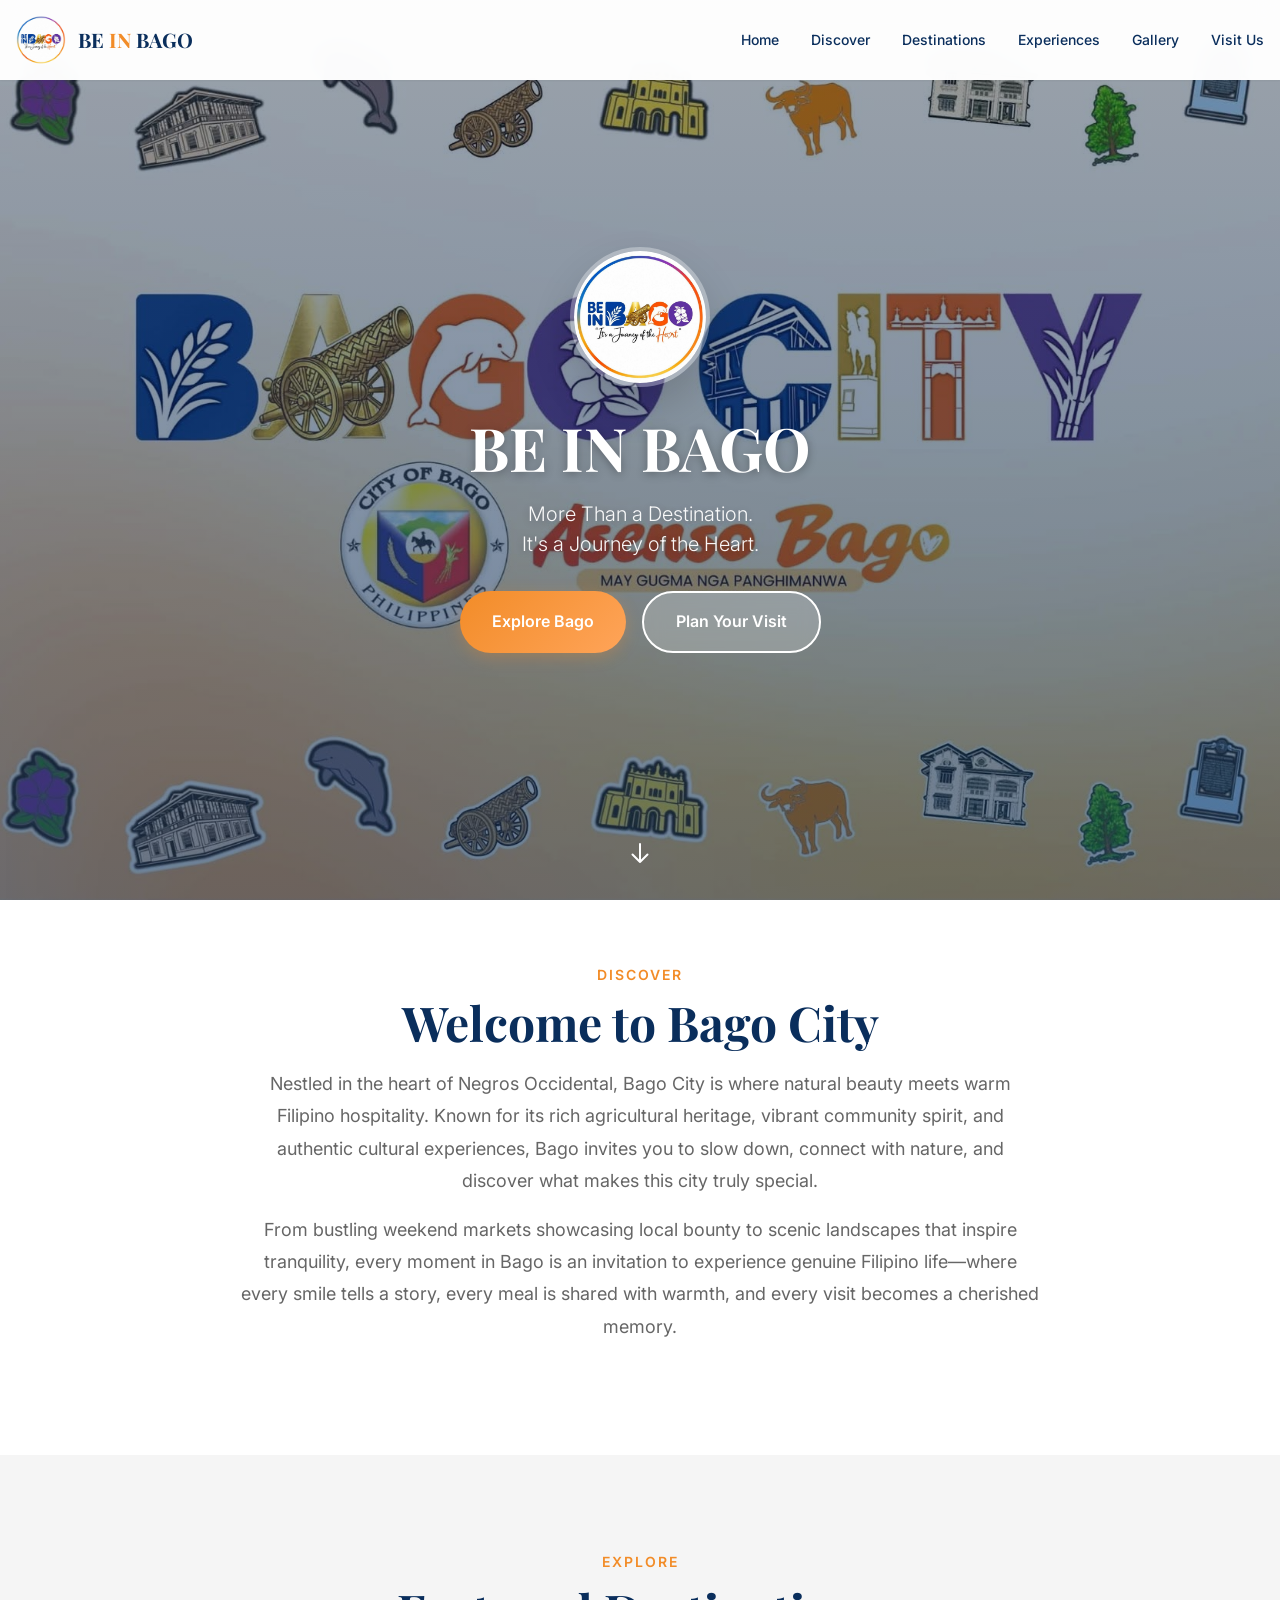
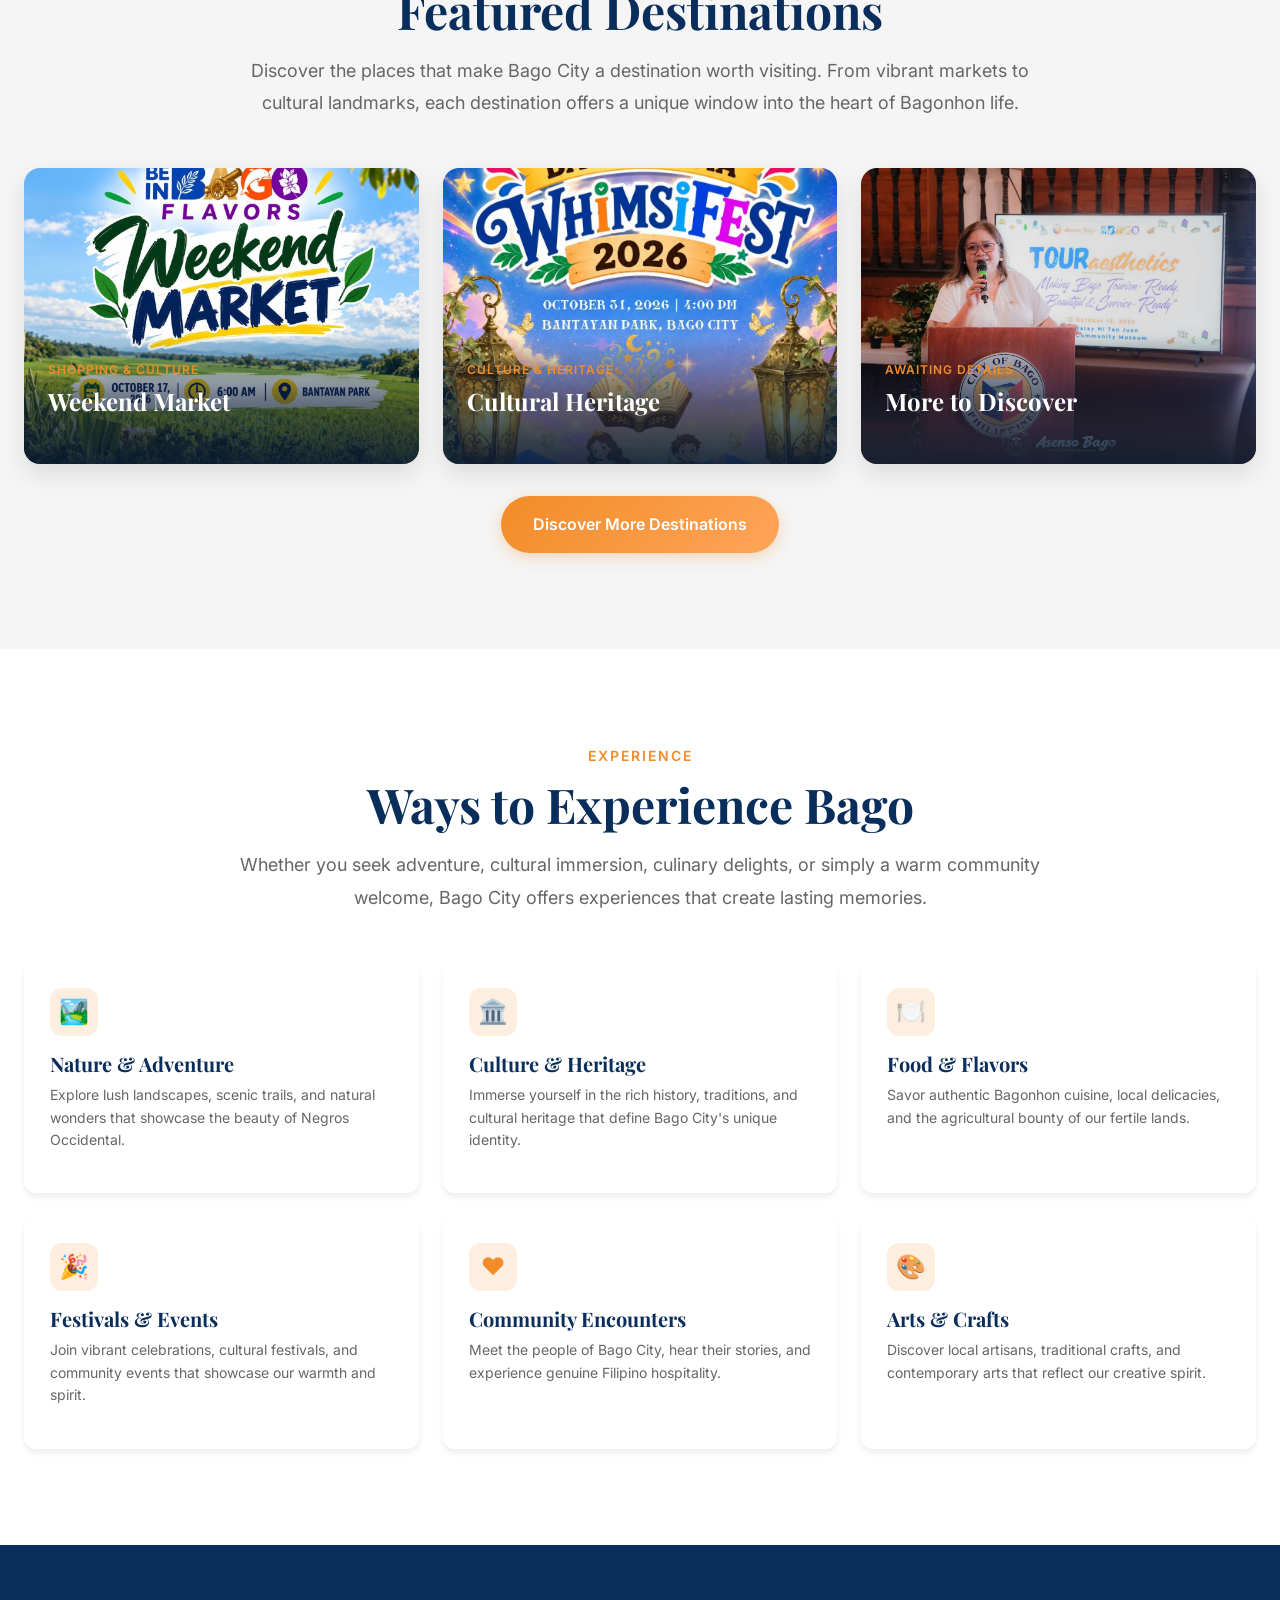
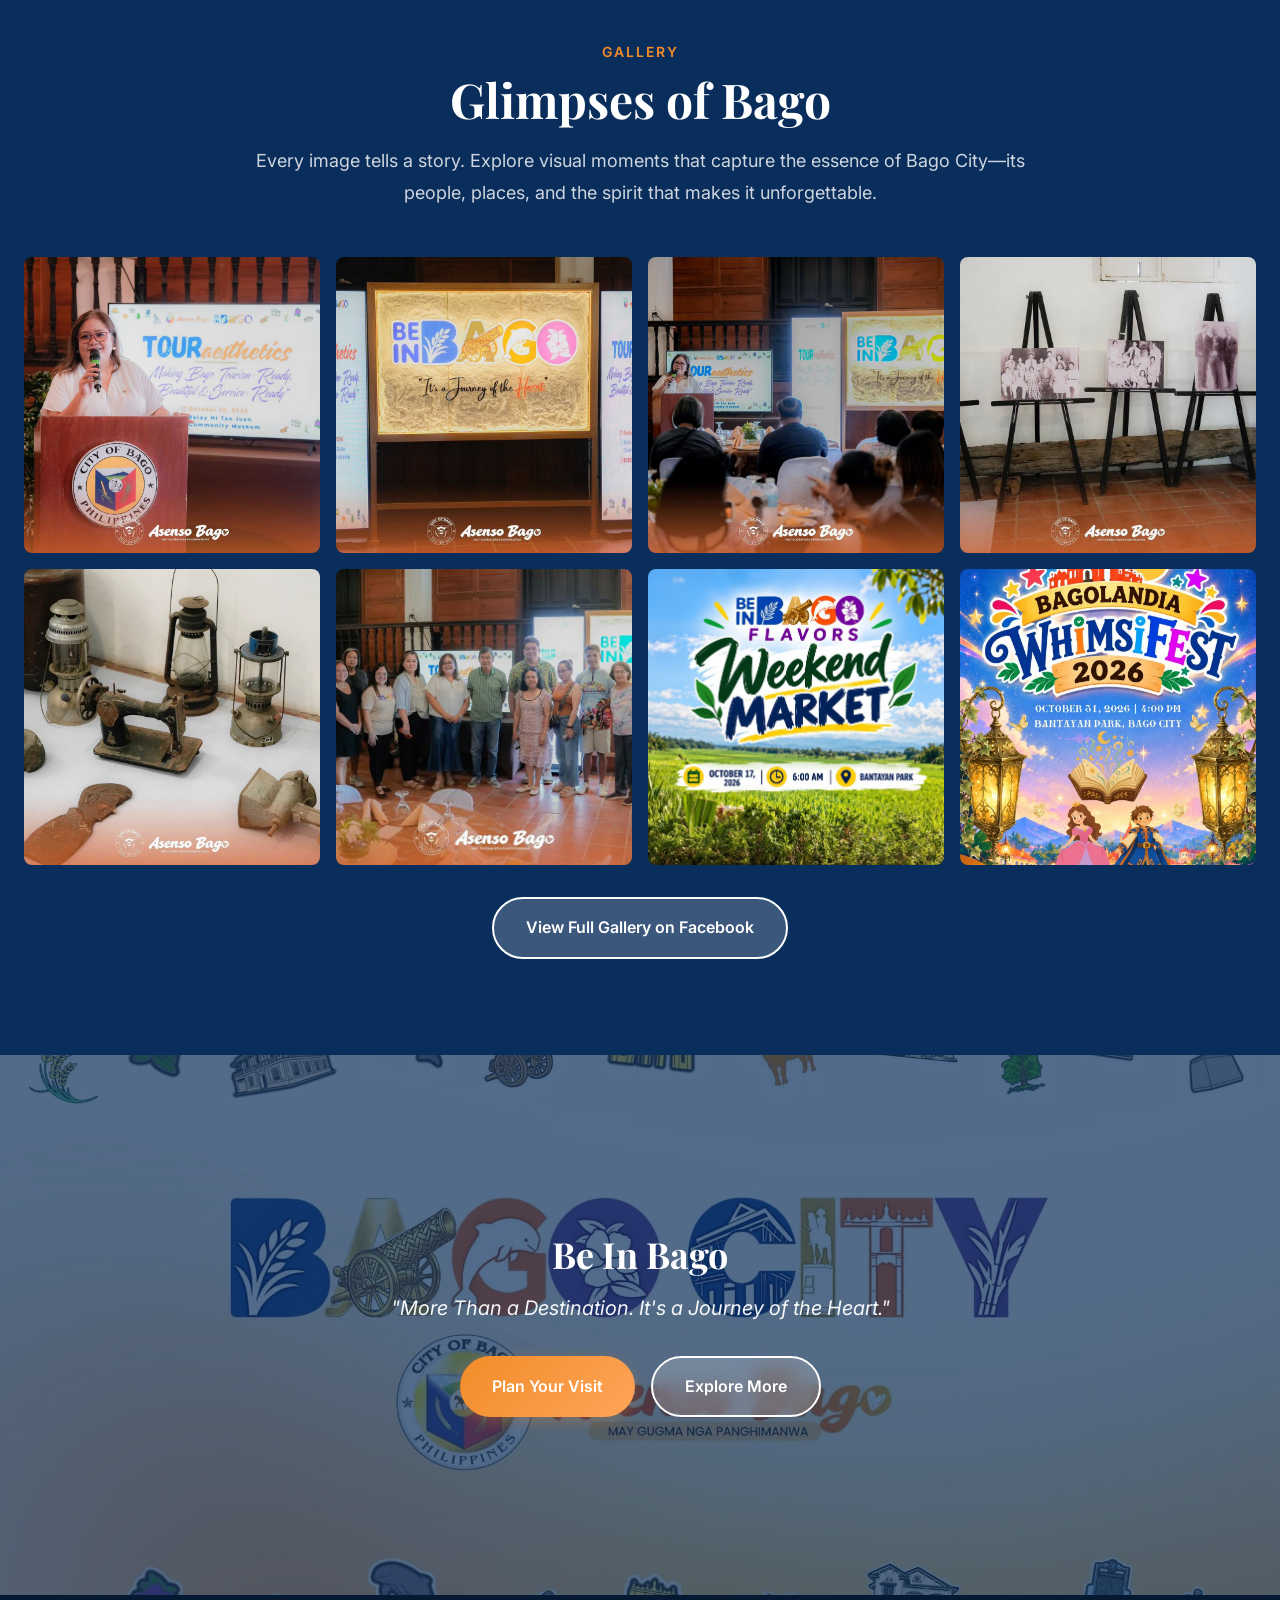
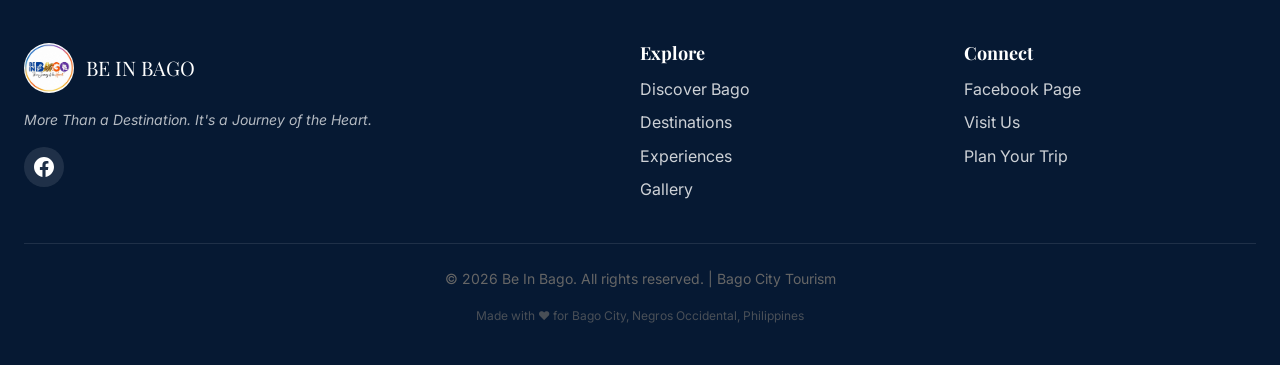
==== index.html @ bd395353 "Initial commit: Be In Bago tourism website - Complete responsive homepage with premium editorial des" ====
<!DOCTYPE html>
<html lang="en">
<head>
  <meta charset="UTF-8">
  <meta name="viewport" content="width=device-width, initial-scale=1.0">
  
  <!-- Primary Meta Tags -->
  <title>Be In Bago | Discover Bago City, Negros Occidental</title>
  <meta name="title" content="Be In Bago | Discover Bago City, Negros Occidental">
  <meta name="description" content="More than a destination. It's a journey of the heart. Experience Bago City's natural beauty, rich culture, local flavors, and warm Filipino hospitality.">
  <meta name="keywords" content="Bago City, Negros Occidental, Philippines tourism, travel Bago, Bago attractions, weekend market, Be In Bago">
  
  <!-- Open Graph / Facebook -->
  <meta property="og:type" content="website">
  <meta property="og:url" content="https://beinbago.vercel.app/">
  <meta property="og:title" content="Be In Bago | Discover Bago City">
  <meta property="og:description" content="More than a destination. It's a journey of the heart. Discover Bago City's beauty, culture, and hospitality.">
  <meta property="og:image" content="https://beinbago.vercel.app/assets/images/og/og-image.jpg">
  
  <!-- Twitter -->
  <meta property="twitter:card" content="summary_large_image">
  <meta property="twitter:url" content="https://beinbago.vercel.app/">
  <meta property="twitter:title" content="Be In Bago | Discover Bago City">
  <meta property="twitter:description" content="More than a destination. It's a journey of the heart.">
  <meta property="twitter:image" content="https://beinbago.vercel.app/assets/images/og/og-image.jpg">
  
  <!-- Favicon (using logo for now) -->
  <link rel="icon" type="image/jpeg" href="assets/images/brand/logo.jpg">
  
  <!-- Google Fonts -->
  <link rel="preconnect" href="https://fonts.googleapis.com">
  <link rel="preconnect" href="https://fonts.gstatic.com" crossorigin>
  <link href="https://fonts.googleapis.com/css2?family=Playfair+Display:wght@400;700;900&family=Inter:wght@300;400;500;600;700&display=swap" rel="stylesheet">
  
  <!-- Stylesheet -->
  <link rel="stylesheet" href="assets/css/main.css">
</head>
<body>
  
  <!-- HEADER -->
  <header class="header">
    <div class="header-container container">
      <a href="index.html" class="logo">
        <img src="assets/images/brand/logo.jpg" alt="Be In Bago Logo" class="logo-img">
        <span class="logo-text">BE <span class="highlight">IN</span> BAGO</span>
      </a>
      
      <!-- Desktop Navigation -->
      <nav class="nav-desktop" aria-label="Main navigation">
        <ul class="nav-list">
          <li><a href="index.html" class="nav-link active">Home</a></li>
          <li><a href="#discover" class="nav-link">Discover</a></li>
          <li><a href="#destinations" class="nav-link">Destinations</a></li>
          <li><a href="#experiences" class="nav-link">Experiences</a></li>
          <li><a href="#gallery" class="nav-link">Gallery</a></li>
          <li><a href="https://www.facebook.com/profile.php?id=61593703577896" target="_blank" rel="noopener" class="nav-link">Visit Us</a></li>
        </ul>
      </nav>
      
      <!-- Mobile Menu Toggle -->
      <button class="menu-toggle" aria-label="Toggle menu" aria-expanded="false">
        <span></span>
        <span></span>
        <span></span>
      </button>
    </div>
    
    <!-- Mobile Navigation -->
    <nav class="nav-mobile" aria-label="Mobile navigation">
      <ul class="nav-list">
        <li><a href="index.html" class="nav-link active">Home</a></li>
        <li><a href="#discover" class="nav-link">Discover Bago</a></li>
        <li><a href="#destinations" class="nav-link">Destinations</a></li>
        <li><a href="#experiences" class="nav-link">Experiences</a></li>
        <li><a href="#gallery" class="nav-link">Gallery</a></li>
        <li><a href="https://www.facebook.com/profile.php?id=61593703577896" target="_blank" rel="noopener" class="nav-link">Visit Us on Facebook</a></li>
      </ul>
    </nav>
  </header>
  
  <!-- HERO SECTION -->
  <section class="hero" id="home">
    <img src="assets/images/hero/hero-cover.jpg" alt="Bago City scenic view" class="hero-bg">
    <div class="hero-overlay"></div>
    
    <div class="hero-content">
      <img src="assets/images/brand/logo.jpg" alt="Be In Bago" class="hero-logo">
      <h1 class="hero-title">BE IN BAGO</h1>
      <p class="hero-tagline">More Than a Destination.<br>It's a Journey of the Heart.</p>
      
      <div class="hero-actions">
        <a href="#discover" class="btn btn-primary">Explore Bago</a>
        <a href="https://www.facebook.com/profile.php?id=61593703577896" target="_blank" rel="noopener" class="btn btn-secondary">Plan Your Visit</a>
      </div>
    </div>
    
    <button class="scroll-indicator" aria-label="Scroll to content">
      <svg fill="none" viewBox="0 0 24 24" stroke-width="2">
        <path stroke-linecap="round" stroke-linejoin="round" d="M19.5 13.5L12 21m0 0l-7.5-7.5M12 21V3" />
      </svg>
    </button>
  </section>
  
  <!-- DISCOVER BAGO SECTION -->
  <section class="section discover" id="discover">
    <div class="container">
      <div class="section-header">
        <p class="section-subtitle">Discover</p>
        <h2 class="section-title">Welcome to Bago City</h2>
        <p class="section-description">
          Nestled in the heart of Negros Occidental, Bago City is where natural beauty meets warm Filipino hospitality. 
          Known for its rich agricultural heritage, vibrant community spirit, and authentic cultural experiences, 
          Bago invites you to slow down, connect with nature, and discover what makes this city truly special.
        </p>
        <p class="section-description">
          From bustling weekend markets showcasing local bounty to scenic landscapes that inspire tranquility, 
          every moment in Bago is an invitation to experience genuine Filipino life—where every smile tells a story, 
          every meal is shared with warmth, and every visit becomes a cherished memory.
        </p>
      </div>
    </div>
  </section>
  
  <!-- FEATURED DESTINATIONS SECTION -->
  <section class="section-lg destinations" id="destinations">
    <div class="container">
      <div class="section-header">
        <p class="section-subtitle">Explore</p>
        <h2 class="section-title">Featured Destinations</h2>
        <p class="section-description">
          Discover the places that make Bago City a destination worth visiting. From vibrant markets to cultural landmarks, 
          each destination offers a unique window into the heart of Bagonhon life.
        </p>
      </div>
      
      <div class="destinations-grid">
        <!-- Weekend Market -->
        <article class="destination-card">
          <img src="assets/images/destinations/weekend-market.jpg" alt="Bago City Weekend Market" class="destination-img">
          <div class="destination-overlay">
            <p class="destination-category">Shopping & Culture</p>
            <h3 class="destination-name">Weekend Market</h3>
            <p class="destination-description">
              Experience the vibrant heart of Bago City where locals gather every weekend to showcase fresh produce, 
              local crafts, and authentic street food. A true celebration of community and culture.
            </p>
          </div>
        </article>
        
        <!-- Bacolodia Connection -->
        <article class="destination-card">
          <img src="assets/images/destinations/bacolodia.jpg" alt="Bago City Cultural Heritage" class="destination-img">
          <div class="destination-overlay">
            <p class="destination-category">Culture & Heritage</p>
            <h3 class="destination-name">Cultural Heritage</h3>
            <p class="destination-description">
              Discover Bago City's rich cultural connection to the wider Negros Occidental heritage and the vibrant 
              traditions that define our community.
            </p>
          </div>
        </article>
        
        <!-- Placeholder for additional destinations (will be added after image identification) -->
        <article class="destination-card">
          <img src="assets/images/gallery/1.jpg" alt="Bago City attraction" class="destination-img">
          <div class="destination-overlay">
            <p class="destination-category">Awaiting Details</p>
            <h3 class="destination-name">More to Discover</h3>
            <p class="destination-description">
              Bago City has many more beautiful destinations waiting to be explored. Stay tuned as we share more 
              of our city's hidden gems.
            </p>
          </div>
        </article>
      </div>
      
      <div class="text-center mt-8">
        <a href="https://www.facebook.com/profile.php?id=61593703577896" target="_blank" rel="noopener" class="btn btn-primary">
          Discover More Destinations
        </a>
      </div>
    </div>
  </section>
  
  <!-- EXPERIENCES SECTION -->
  <section class="section-lg experiences" id="experiences">
    <div class="container">
      <div class="section-header">
        <p class="section-subtitle">Experience</p>
        <h2 class="section-title">Ways to Experience Bago</h2>
        <p class="section-description">
          Whether you seek adventure, cultural immersion, culinary delights, or simply a warm community welcome, 
          Bago City offers experiences that create lasting memories.
        </p>
      </div>
      
      <div class="experiences-grid">
        <article class="experience-card">
          <div class="experience-icon">🏞️</div>
          <h3 class="experience-name">Nature & Adventure</h3>
          <p class="experience-description">
            Explore lush landscapes, scenic trails, and natural wonders that showcase the beauty of Negros Occidental.
          </p>
        </article>
        
        <article class="experience-card">
          <div class="experience-icon">🏛️</div>
          <h3 class="experience-name">Culture & Heritage</h3>
          <p class="experience-description">
            Immerse yourself in the rich history, traditions, and cultural heritage that define Bago City's unique identity.
          </p>
        </article>
        
        <article class="experience-card">
          <div class="experience-icon">🍽️</div>
          <h3 class="experience-name">Food & Flavors</h3>
          <p class="experience-description">
            Savor authentic Bagonhon cuisine, local delicacies, and the agricultural bounty of our fertile lands.
          </p>
        </article>
        
        <article class="experience-card">
          <div class="experience-icon">🎉</div>
          <h3 class="experience-name">Festivals & Events</h3>
          <p class="experience-description">
            Join vibrant celebrations, cultural festivals, and community events that showcase our warmth and spirit.
          </p>
        </article>
        
        <article class="experience-card">
          <div class="experience-icon">❤️</div>
          <h3 class="experience-name">Community Encounters</h3>
          <p class="experience-description">
            Meet the people of Bago City, hear their stories, and experience genuine Filipino hospitality.
          </p>
        </article>
        
        <article class="experience-card">
          <div class="experience-icon">🎨</div>
          <h3 class="experience-name">Arts & Crafts</h3>
          <p class="experience-description">
            Discover local artisans, traditional crafts, and contemporary arts that reflect our creative spirit.
          </p>
        </article>
      </div>
    </div>
  </section>
  
  <!-- GALLERY PREVIEW SECTION -->
  <section class="section-lg gallery-preview" id="gallery">
    <div class="container">
      <div class="section-header">
        <p class="section-subtitle">Gallery</p>
        <h2 class="section-title">Glimpses of Bago</h2>
        <p class="section-description">
          Every image tells a story. Explore visual moments that capture the essence of Bago City—its people, 
          places, and the spirit that makes it unforgettable.
        </p>
      </div>
      
      <div class="gallery-grid">
        <div class="gallery-item">
          <img src="assets/images/gallery/1.jpg" alt="Bago City scene">
          <div class="gallery-item-overlay">
            <span class="text-white">View Image</span>
          </div>
        </div>
        
        <div class="gallery-item">
          <img src="assets/images/gallery/2.jpg" alt="Bago City scene">
          <div class="gallery-item-overlay">
            <span class="text-white">View Image</span>
          </div>
        </div>
        
        <div class="gallery-item">
          <img src="assets/images/gallery/3.jpg" alt="Bago City scene">
          <div class="gallery-item-overlay">
            <span class="text-white">View Image</span>
          </div>
        </div>
        
        <div class="gallery-item">
          <img src="assets/images/gallery/4.jpg" alt="Bago City scene">
          <div class="gallery-item-overlay">
            <span class="text-white">View Image</span>
          </div>
        </div>
        
        <div class="gallery-item">
          <img src="assets/images/gallery/5.jpg" alt="Bago City scene">
          <div class="gallery-item-overlay">
            <span class="text-white">View Image</span>
          </div>
        </div>
        
        <div class="gallery-item">
          <img src="assets/images/gallery/6.jpg" alt="Bago City scene">
          <div class="gallery-item-overlay">
            <span class="text-white">View Image</span>
          </div>
        </div>
        
        <div class="gallery-item">
          <img src="assets/images/destinations/weekend-market.jpg" alt="Weekend Market">
          <div class="gallery-item-overlay">
            <span class="text-white">View Image</span>
          </div>
        </div>
        
        <div class="gallery-item">
          <img src="assets/images/destinations/bacolodia.jpg" alt="Cultural heritage">
          <div class="gallery-item-overlay">
            <span class="text-white">View Image</span>
          </div>
        </div>
      </div>
      
      <div class="text-center mt-8">
        <a href="https://www.facebook.com/profile.php?id=61593703577896" target="_blank" rel="noopener" class="btn btn-secondary">
          View Full Gallery on Facebook
        </a>
      </div>
    </div>
  </section>
  
  <!-- CLOSING INVITATION SECTION -->
  <section class="closing">
    <img src="assets/images/hero/hero-cover.jpg" alt="Be In Bago" class="closing-bg">
    <div class="closing-overlay"></div>
    
    <div class="closing-content">
      <h2 class="closing-title">Be In Bago</h2>
      <p class="closing-tagline">"More Than a Destination. It's a Journey of the Heart."</p>
      
      <div class="hero-actions">
        <a href="https://www.facebook.com/profile.php?id=61593703577896" target="_blank" rel="noopener" class="btn btn-primary">
          Plan Your Visit
        </a>
        <a href="#discover" class="btn btn-secondary">Explore More</a>
      </div>
    </div>
  </section>
  
  <!-- FOOTER -->
  <footer class="footer">
    <div class="container">
      <div class="footer-content">
        <div class="footer-col">
          <div class="footer-brand">
            <img src="assets/images/brand/logo.jpg" alt="Be In Bago" class="footer-logo">
            <span class="footer-brand-text">BE IN BAGO</span>
          </div>
          <p class="footer-tagline">More Than a Destination. It's a Journey of the Heart.</p>
          
          <div class="footer-social">
            <a href="https://www.facebook.com/profile.php?id=61593703577896" target="_blank" rel="noopener" class="social-link" aria-label="Visit us on Facebook">
              <svg width="20" height="20" fill="currentColor" viewBox="0 0 24 24">
                <path d="M24 12.073c0-6.627-5.373-12-12-12s-12 5.373-12 12c0 5.99 4.388 10.954 10.125 11.854v-8.385H7.078v-3.47h3.047V9.43c0-3.007 1.792-4.669 4.533-4.669 1.312 0 2.686.235 2.686.235v2.953H15.83c-1.491 0-1.956.925-1.956 1.874v2.25h3.328l-.532 3.47h-2.796v8.385C19.612 23.027 24 18.062 24 12.073z"/>
              </svg>
            </a>
          </div>
        </div>
        
        <div class="footer-col">
          <h3 class="footer-section-title">Explore</h3>
          <ul class="footer-links">
            <li><a href="#discover">Discover Bago</a></li>
            <li><a href="#destinations">Destinations</a></li>
            <li><a href="#experiences">Experiences</a></li>
            <li><a href="#gallery">Gallery</a></li>
          </ul>
        </div>
        
        <div class="footer-col">
          <h3 class="footer-section-title">Connect</h3>
          <ul class="footer-links">
            <li><a href="https://www.facebook.com/profile.php?id=61593703577896" target="_blank" rel="noopener">Facebook Page</a></li>
            <li><a href="https://www.facebook.com/profile.php?id=61593703577896" target="_blank" rel="noopener">Visit Us</a></li>
            <li><a href="https://www.facebook.com/profile.php?id=61593703577896" target="_blank" rel="noopener">Plan Your Trip</a></li>
          </ul>
        </div>
      </div>
      
      <div class="footer-bottom">
        <p>&copy; 2026 Be In Bago. All rights reserved. | Bago City Tourism</p>
        <p style="margin-top: 8px; font-size: 12px; opacity: 0.7;">
          Made with ❤️ for Bago City, Negros Occidental, Philippines
        </p>
      </div>
    </div>
  </footer>
  
  <!-- JavaScript -->
  <script src="assets/js/main.js"></script>
</body>
</html>
---- assets/css/main.css ----
/* ============================================
   BE IN BAGO TOURISM WEBSITE
   Main Stylesheet
   ============================================ */

/* CSS CUSTOM PROPERTIES (Design System) */
:root {
  /* Brand Colors */
  --orange-primary: #F28C28;
  --orange-light: #FFA459;
  --orange-glow: rgba(242, 140, 40, 0.15);
  --orange-dark: #D97706;
  
  --navy-primary: #0A2E5C;
  --navy-light: #0D3A6F;
  --navy-dark: #061933;
  
  --white: #FFFFFF;
  --warm-ivory: #FFF8EF;
  --soft-gray: #F5F5F5;
  --text-dark: #1A1A1A;
  --text-gray: #666666;
  --text-light: #999999;
  
  /* Typography */
  --font-display: 'Playfair Display', Georgia, serif;
  --font-body: -apple-system, BlinkMacSystemFont, 'Segoe UI', 'Inter', sans-serif;
  
  --text-xs: 0.75rem;
  --text-sm: 0.875rem;
  --text-base: 1rem;
  --text-lg: 1.125rem;
  --text-xl: 1.25rem;
  --text-2xl: 1.5rem;
  --text-3xl: 1.875rem;
  --text-4xl: 2.25rem;
  --text-5xl: 3rem;
  --text-6xl: 3.75rem;
  
  /* Spacing */
  --space-1: 0.25rem;
  --space-2: 0.5rem;
  --space-3: 0.75rem;
  --space-4: 1rem;
  --space-6: 1.5rem;
  --space-8: 2rem;
  --space-12: 3rem;
  --space-16: 4rem;
  --space-24: 6rem;
  
  /* Transitions */
  --transition-fast: 150ms ease;
  --transition-base: 250ms ease;
  --transition-slow: 400ms ease;
  
  /* Shadows */
  --shadow-sm: 0 1px 2px rgba(0, 0, 0, 0.05);
  --shadow-md: 0 4px 6px rgba(0, 0, 0, 0.07);
  --shadow-lg: 0 10px 25px rgba(0, 0, 0, 0.1);
  --shadow-xl: 0 20px 40px rgba(0, 0, 0, 0.15);
  
  /* Layout */
  --max-width: 1440px;
  --container-padding: var(--space-4);
  --header-height: 72px;
}

/* RESET & BASE STYLES */
*, *::before, *::after {
  box-sizing: border-box;
  margin: 0;
  padding: 0;
}

html {
  font-size: 16px;
  scroll-behavior: smooth;
}

@media (prefers-reduced-motion: reduce) {
  html {
    scroll-behavior: auto;
  }
  *, *::before, *::after {
    animation-duration: 0.01ms !important;
    animation-iteration-count: 1 !important;
    transition-duration: 0.01ms !important;
  }
}

body {
  font-family: var(--font-body);
  font-size: var(--text-base);
  line-height: 1.6;
  color: var(--text-dark);
  background-color: var(--white);
  -webkit-font-smoothing: antialiased;
  -moz-osx-font-smoothing: grayscale;
  overflow-x: hidden;
}

img {
  max-width: 100%;
  height: auto;
  display: block;
}

a {
  color: inherit;
  text-decoration: none;
}

button {
  font-family: inherit;
  cursor: pointer;
}

/* TYPOGRAPHY */
h1, h2, h3, h4, h5, h6 {
  font-family: var(--font-display);
  font-weight: 700;
  line-height: 1.2;
  color: var(--navy-primary);
}

h1 { font-size: var(--text-5xl); margin-bottom: var(--space-6); }
h2 { font-size: var(--text-4xl); margin-bottom: var(--space-4); }
h3 { font-size: var(--text-3xl); margin-bottom: var(--space-4); }
h4 { font-size: var(--text-2xl); margin-bottom: var(--space-3); }

p {
  margin-bottom: var(--space-4);
  color: var(--text-gray);
}

.text-orange { color: var(--orange-primary); }
.text-navy { color: var(--navy-primary); }

/* LAYOUT UTILITIES */
.container {
  width: 100%;
  max-width: var(--max-width);
  margin: 0 auto;
  padding: 0 var(--container-padding);
}

.section {
  padding: var(--space-16) 0;
}

.section-lg {
  padding: var(--space-24) 0;
}

/* HEADER & NAVIGATION */
.header {
  position: fixed;
  top: 0;
  left: 0;
  right: 0;
  height: var(--header-height);
  background: rgba(255, 255, 255, 0.98);
  backdrop-filter: blur(10px);
  box-shadow: var(--shadow-sm);
  z-index: 1000;
  transition: all var(--transition-base);
}

.header.scrolled {
  box-shadow: var(--shadow-md);
}

.header-container {
  display: flex;
  align-items: center;
  justify-content: space-between;
  height: 100%;
  padding: 0 var(--space-4);
}

.logo {
  display: flex;
  align-items: center;
  gap: var(--space-3);
}

.logo-img {
  width: 50px;
  height: 50px;
  border-radius: 50%;
  object-fit: cover;
}

.logo-text {
  font-family: var(--font-display);
  font-size: var(--text-xl);
  font-weight: 700;
  color: var(--navy-primary);
}

.logo-text .highlight {
  color: var(--orange-primary);
}

/* Desktop Navigation */
.nav-desktop {
  display: none;
}

.nav-list {
  display: flex;
  gap: var(--space-8);
  list-style: none;
}

.nav-link {
  font-size: var(--text-sm);
  font-weight: 500;
  color: var(--navy-primary);
  padding: var(--space-2) 0;
  position: relative;
  transition: color var(--transition-fast);
}

.nav-link:hover,
.nav-link.active {
  color: var(--orange-primary);
}

.nav-link::after {
  content: '';
  position: absolute;
  bottom: 0;
  left: 0;
  width: 0;
  height: 2px;
  background: var(--orange-primary);
  transition: width var(--transition-base);
}

.nav-link:hover::after,
.nav-link.active::after {
  width: 100%;
}

/* Mobile Menu Toggle */
.menu-toggle {
  display: flex;
  flex-direction: column;
  gap: 5px;
  background: none;
  border: none;
  padding: var(--space-2);
  z-index: 1001;
}

.menu-toggle span {
  width: 24px;
  height: 2px;
  background: var(--navy-primary);
  transition: all var(--transition-base);
}

.menu-toggle.active span:nth-child(1) {
  transform: rotate(45deg) translate(6px, 6px);
}

.menu-toggle.active span:nth-child(2) {
  opacity: 0;
}

.menu-toggle.active span:nth-child(3) {
  transform: rotate(-45deg) translate(6px, -6px);
}

/* Mobile Navigation */
.nav-mobile {
  position: fixed;
  top: var(--header-height);
  left: 0;
  right: 0;
  bottom: 0;
  background: var(--white);
  transform: translateX(100%);
  transition: transform var(--transition-base);
  overflow-y: auto;
  z-index: 999;
}

.nav-mobile.active {
  transform: translateX(0);
}

.nav-mobile .nav-list {
  flex-direction: column;
  gap: 0;
  padding: var(--space-8) var(--space-4);
}

.nav-mobile .nav-link {
  font-size: var(--text-lg);
  padding: var(--space-4) 0;
  border-bottom: 1px solid var(--soft-gray);
}

/* HERO SECTION */
.hero {
  position: relative;
  height: 100vh;
  min-height: 600px;
  display: flex;
  align-items: center;
  justify-content: center;
  overflow: hidden;
}

.hero-bg {
  position: absolute;
  top: 0;
  left: 0;
  width: 100%;
  height: 100%;
  object-fit: cover;
  object-position: center;
}

.hero-overlay {
  position: absolute;
  top: 0;
  left: 0;
  width: 100%;
  height: 100%;
  background: linear-gradient(
    180deg,
    rgba(6, 25, 51, 0.4) 0%,
    rgba(10, 46, 92, 0.6) 100%
  );
}

.hero-content {
  position: relative;
  z-index: 10;
  text-align: center;
  color: var(--white);
  padding: var(--space-4);
  max-width: 900px;
  margin: 0 auto;
}

.hero-logo {
  width: 120px;
  height: 120px;
  margin: 0 auto var(--space-6);
  border-radius: 50%;
  border: 4px solid rgba(255, 255, 255, 0.3);
  box-shadow: var(--shadow-xl);
}

.hero-title {
  font-size: var(--text-4xl);
  font-weight: 700;
  color: var(--white);
  margin-bottom: var(--space-4);
  text-shadow: 0 2px 10px rgba(0, 0, 0, 0.3);
}

.hero-tagline {
  font-size: var(--text-xl);
  font-weight: 300;
  line-height: 1.5;
  margin-bottom: var(--space-8);
  color: rgba(255, 255, 255, 0.95);
  text-shadow: 0 2px 8px rgba(0, 0, 0, 0.2);
}

.hero-actions {
  display: flex;
  gap: var(--space-4);
  justify-content: center;
  flex-wrap: wrap;
}

/* BUTTONS */
.btn {
  display: inline-flex;
  align-items: center;
  justify-content: center;
  padding: var(--space-4) var(--space-8);
  font-size: var(--text-base);
  font-weight: 600;
  border: none;
  border-radius: 50px;
  cursor: pointer;
  transition: all var(--transition-base);
  min-width: 160px;
  text-align: center;
}

.btn-primary {
  background: linear-gradient(135deg, var(--orange-primary), var(--orange-light));
  color: var(--white);
  box-shadow: 0 4px 15px rgba(242, 140, 40, 0.3);
}

.btn-primary:hover {
  transform: translateY(-2px);
  box-shadow: 0 6px 20px rgba(242, 140, 40, 0.4);
}

.btn-secondary {
  background: rgba(255, 255, 255, 0.2);
  color: var(--white);
  border: 2px solid var(--white);
  backdrop-filter: blur(10px);
}

.btn-secondary:hover {
  background: var(--white);
  color: var(--orange-primary);
}

/* SCROLL INDICATOR */
.scroll-indicator {
  position: absolute;
  bottom: var(--space-8);
  left: 50%;
  transform: translateX(-50%);
  background: none;
  border: none;
  color: var(--white);
  animation: bounce 2s infinite;
  cursor: pointer;
  z-index: 10;
}

.scroll-indicator svg {
  width: 24px;
  height: 24px;
  stroke: currentColor;
}

@keyframes bounce {
  0%, 100% { transform: translateX(-50%) translateY(0); }
  50% { transform: translateX(-50%) translateY(10px); }
}

/* DISCOVER SECTION */
.discover {
  background: var(--white);
}

.section-header {
  text-align: center;
  max-width: 800px;
  margin: 0 auto var(--space-12);
}

.section-subtitle {
  font-size: var(--text-sm);
  font-weight: 600;
  text-transform: uppercase;
  letter-spacing: 2px;
  color: var(--orange-primary);
  margin-bottom: var(--space-2);
}

.section-title {
  font-size: var(--text-4xl);
  color: var(--navy-primary);
  margin-bottom: var(--space-4);
}

.section-description {
  font-size: var(--text-lg);
  color: var(--text-gray);
  line-height: 1.8;
}

/* DESTINATIONS GRID */
.destinations {
  background: var(--soft-gray);
}

.destinations-grid {
  display: grid;
  gap: var(--space-6);
  grid-template-columns: 1fr;
}

.destination-card {
  position: relative;
  overflow: hidden;
  border-radius: 16px;
  box-shadow: var(--shadow-lg);
  transition: transform var(--transition-base);
  cursor: pointer;
  aspect-ratio: 4/3;
}

.destination-card:hover {
  transform: translateY(-8px);
  box-shadow: var(--shadow-xl);
}

.destination-img {
  width: 100%;
  height: 100%;
  object-fit: cover;
  transition: transform var(--transition-slow);
}

.destination-card:hover .destination-img {
  transform: scale(1.05);
}

.destination-overlay {
  position: absolute;
  bottom: 0;
  left: 0;
  right: 0;
  padding: var(--space-6);
  background: linear-gradient(
    to top,
    rgba(6, 25, 51, 0.9) 0%,
    rgba(6, 25, 51, 0.6) 50%,
    transparent 100%
  );
  color: var(--white);
  transition: all var(--transition-base);
}

.destination-card:hover .destination-overlay {
  padding-bottom: var(--space-8);
}

.destination-category {
  font-size: var(--text-xs);
  font-weight: 600;
  text-transform: uppercase;
  letter-spacing: 1px;
  color: var(--orange-primary);
  margin-bottom: var(--space-2);
}

.destination-name {
  font-size: var(--text-2xl);
  font-weight: 700;
  color: var(--white);
  margin-bottom: var(--space-2);
}

.destination-description {
  font-size: var(--text-sm);
  color: rgba(255, 255, 255, 0.9);
  line-height: 1.6;
  opacity: 0;
  max-height: 0;
  overflow: hidden;
  transition: all var(--transition-base);
}

.destination-card:hover .destination-description {
  opacity: 1;
  max-height: 200px;
}

/* EXPERIENCES SECTION */
.experiences {
  background: var(--white);
}

.experiences-grid {
  display: grid;
  gap: var(--space-6);
  grid-template-columns: 1fr;
}

.experience-card {
  background: var(--white);
  border-radius: 12px;
  padding: var(--space-6);
  box-shadow: var(--shadow-md);
  transition: all var(--transition-base);
  border: 2px solid transparent;
}

.experience-card:hover {
  border-color: var(--orange-primary);
  transform: translateY(-4px);
  box-shadow: var(--shadow-lg);
}

.experience-icon {
  width: 48px;
  height: 48px;
  display: flex;
  align-items: center;
  justify-content: center;
  background: var(--orange-glow);
  border-radius: 12px;
  margin-bottom: var(--space-4);
  color: var(--orange-primary);
  font-size: var(--text-2xl);
}

.experience-name {
  font-size: var(--text-xl);
  color: var(--navy-primary);
  margin-bottom: var(--space-2);
}

.experience-description {
  font-size: var(--text-sm);
  color: var(--text-gray);
  line-height: 1.6;
}

/* GALLERY PREVIEW */
.gallery-preview {
  background: var(--navy-primary);
  color: var(--white);
}

.gallery-preview .section-title {
  color: var(--white);
}

.gallery-preview .section-description {
  color: rgba(255, 255, 255, 0.8);
}

.gallery-grid {
  display: grid;
  gap: var(--space-4);
  grid-template-columns: repeat(2, 1fr);
}

.gallery-item {
  position: relative;
  overflow: hidden;
  border-radius: 8px;
  aspect-ratio: 1;
  cursor: pointer;
}

.gallery-item img {
  width: 100%;
  height: 100%;
  object-fit: cover;
  transition: transform var(--transition-slow);
}

.gallery-item:hover img {
  transform: scale(1.1);
}

.gallery-item-overlay {
  position: absolute;
  inset: 0;
  background: rgba(242, 140, 40, 0.8);
  display: flex;
  align-items: center;
  justify-content: center;
  opacity: 0;
  transition: opacity var(--transition-base);
}

.gallery-item:hover .gallery-item-overlay {
  opacity: 1;
}

/* CLOSING INVITATION */
.closing {
  position: relative;
  min-height: 60vh;
  display: flex;
  align-items: center;
  justify-content: center;
  overflow: hidden;
}

.closing-bg {
  position: absolute;
  top: 0;
  left: 0;
  width: 100%;
  height: 100%;
  object-fit: cover;
}

.closing-overlay {
  position: absolute;
  top: 0;
  left: 0;
  width: 100%;
  height: 100%;
  background: rgba(10, 46, 92, 0.7);
}

.closing-content {
  position: relative;
  z-index: 10;
  text-align: center;
  color: var(--white);
  padding: var(--space-8) var(--space-4);
}

.closing-title {
  font-size: var(--text-4xl);
  color: var(--white);
  margin-bottom: var(--space-4);
}

.closing-tagline {
  font-size: var(--text-xl);
  font-style: italic;
  margin-bottom: var(--space-8);
  color: rgba(255, 255, 255, 0.95);
}

/* FOOTER */
.footer {
  background: var(--navy-dark);
  color: rgba(255, 255, 255, 0.8);
  padding: var(--space-12) 0 var(--space-6);
}

.footer-content {
  display: grid;
  gap: var(--space-8);
  margin-bottom: var(--space-8);
}

.footer-brand {
  display: flex;
  align-items: center;
  gap: var(--space-3);
  margin-bottom: var(--space-4);
}

.footer-logo {
  width: 50px;
  height: 50px;
  border-radius: 50%;
}

.footer-brand-text {
  font-family: var(--font-display);
  font-size: var(--text-xl);
  color: var(--white);
}

.footer-tagline {
  font-size: var(--text-sm);
  font-style: italic;
  color: rgba(255, 255, 255, 0.7);
  margin-bottom: var(--space-4);
}

.footer-social {
  display: flex;
  gap: var(--space-4);
}

.social-link {
  width: 40px;
  height: 40px;
  display: flex;
  align-items: center;
  justify-content: center;
  background: rgba(255, 255, 255, 0.1);
  border-radius: 50%;
  color: var(--white);
  transition: all var(--transition-base);
}

.social-link:hover {
  background: var(--orange-primary);
  transform: translateY(-2px);
}

.footer-section-title {
  font-size: var(--text-lg);
  color: var(--white);
  margin-bottom: var(--space-3);
}

.footer-links {
  list-style: none;
}

.footer-links li {
  margin-bottom: var(--space-2);
}

.footer-links a {
  color: rgba(255, 255, 255, 0.8);
  transition: color var(--transition-fast);
}

.footer-links a:hover {
  color: var(--orange-primary);
}

.footer-bottom {
  padding-top: var(--space-6);
  border-top: 1px solid rgba(255, 255, 255, 0.1);
  text-align: center;
  font-size: var(--text-sm);
}

/* TABLET */
@media (min-width: 768px) {
  :root {
    --header-height: 80px;
    --container-padding: var(--space-6);
  }
  
  .hero-title {
    font-size: var(--text-5xl);
  }
  
  .hero-logo {
    width: 140px;
    height: 140px;
  }
  
  .destinations-grid {
    grid-template-columns: repeat(2, 1fr);
  }
  
  .experiences-grid {
    grid-template-columns: repeat(2, 1fr);
  }
  
  .gallery-grid {
    grid-template-columns: repeat(3, 1fr);
  }
  
  .footer-content {
    grid-template-columns: repeat(2, 1fr);
  }
}

/* DESKTOP */
@media (min-width: 1024px) {
  .menu-toggle {
    display: none;
  }
  
  .nav-desktop {
    display: block;
  }
  
  .nav-mobile {
    display: none;
  }
  
  .hero-title {
    font-size: var(--text-6xl);
  }
  
  .section-title {
    font-size: var(--text-5xl);
  }
  
  .destinations-grid {
    grid-template-columns: repeat(3, 1fr);
  }
  
  .experiences-grid {
    grid-template-columns: repeat(3, 1fr);
  }
  
  .gallery-grid {
    grid-template-columns: repeat(4, 1fr);
  }
  
  .footer-content {
    grid-template-columns: 2fr 1fr 1fr;
  }
}

/* LARGE DESKTOP */
@media (min-width: 1440px) {
  :root {
    --container-padding: var(--space-8);
  }
}

/* ACCESSIBILITY */
.sr-only {
  position: absolute;
  width: 1px;
  height: 1px;
  padding: 0;
  margin: -1px;
  overflow: hidden;
  clip: rect(0, 0, 0, 0);
  white-space: nowrap;
  border-width: 0;
}

*:focus-visible {
  outline: 2px solid var(--orange-primary);
  outline-offset: 2px;
}

/* UTILITIES */
.text-center { text-align: center; }
.mt-4 { margin-top: var(--space-4); }
.mt-8 { margin-top: var(--space-8); }
.mb-4 { margin-bottom: var(--space-4); }
.mb-8 { margin-bottom: var(--space-8); }
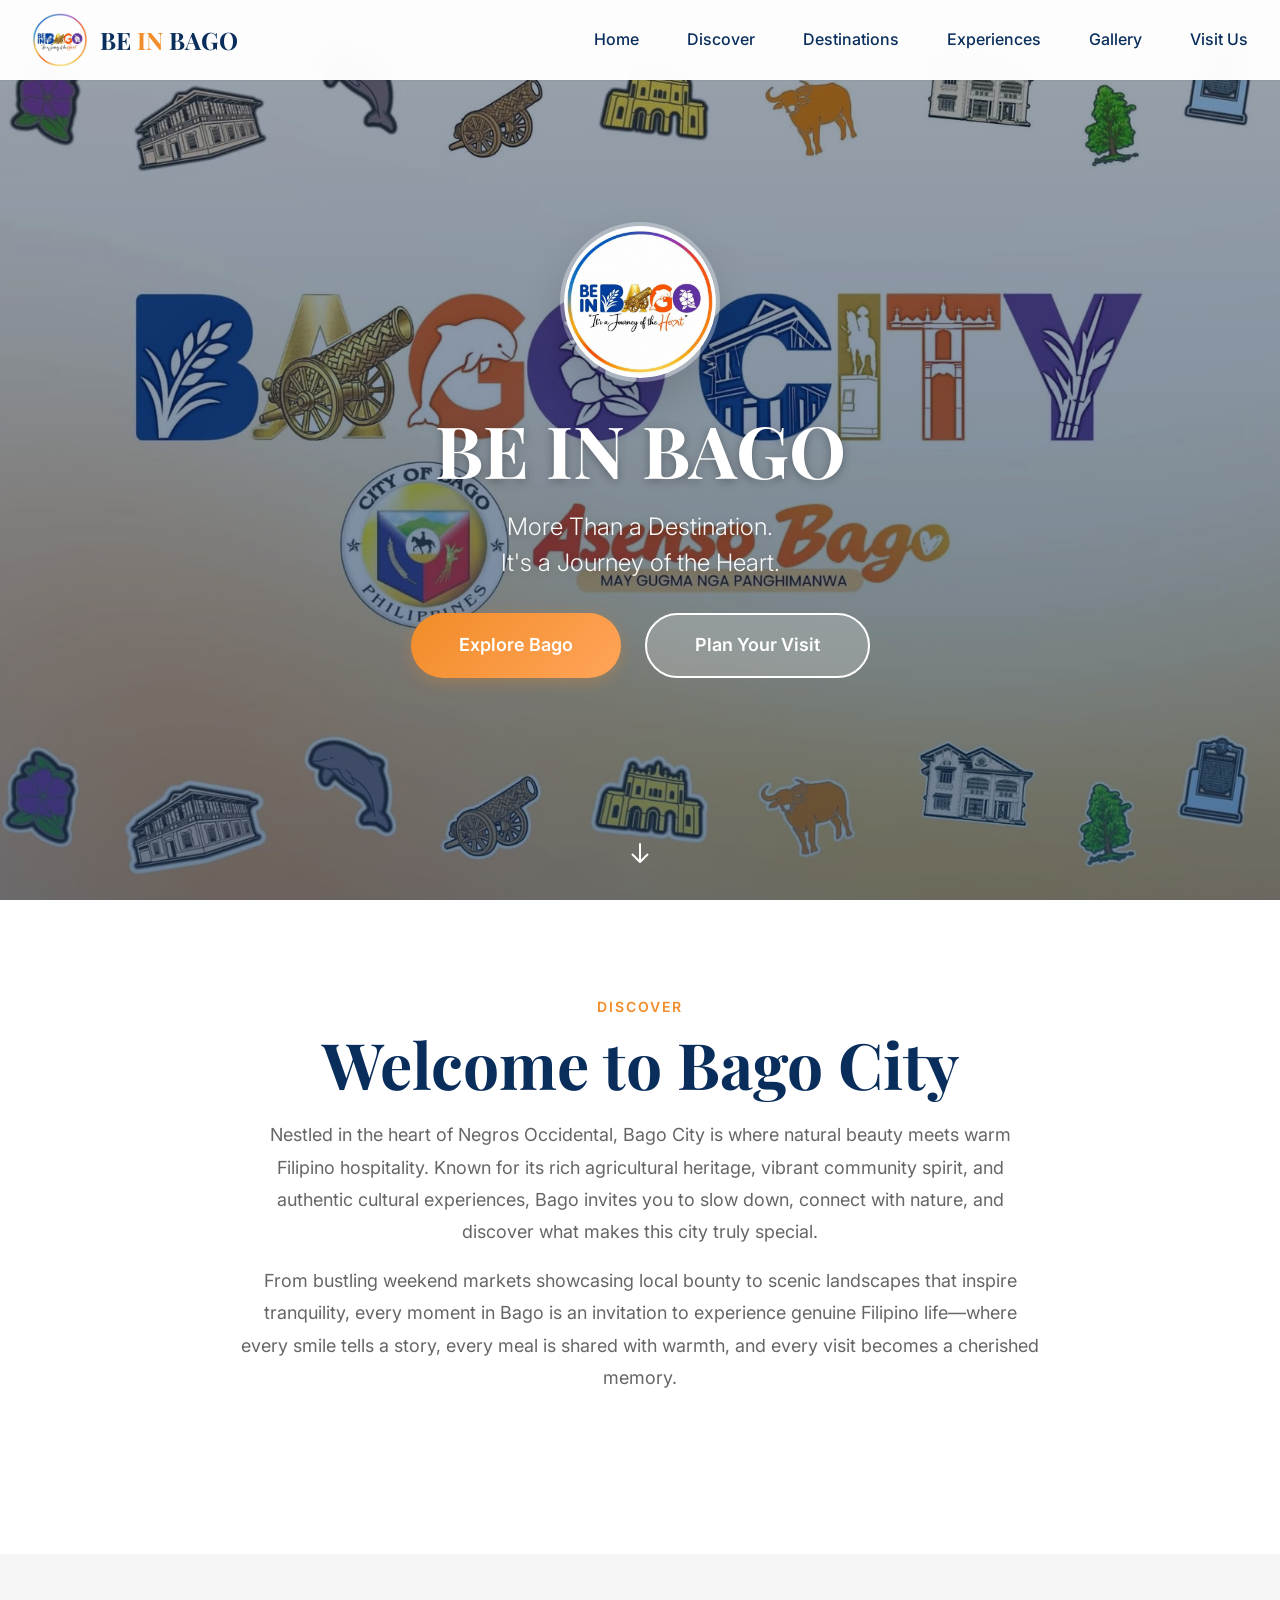
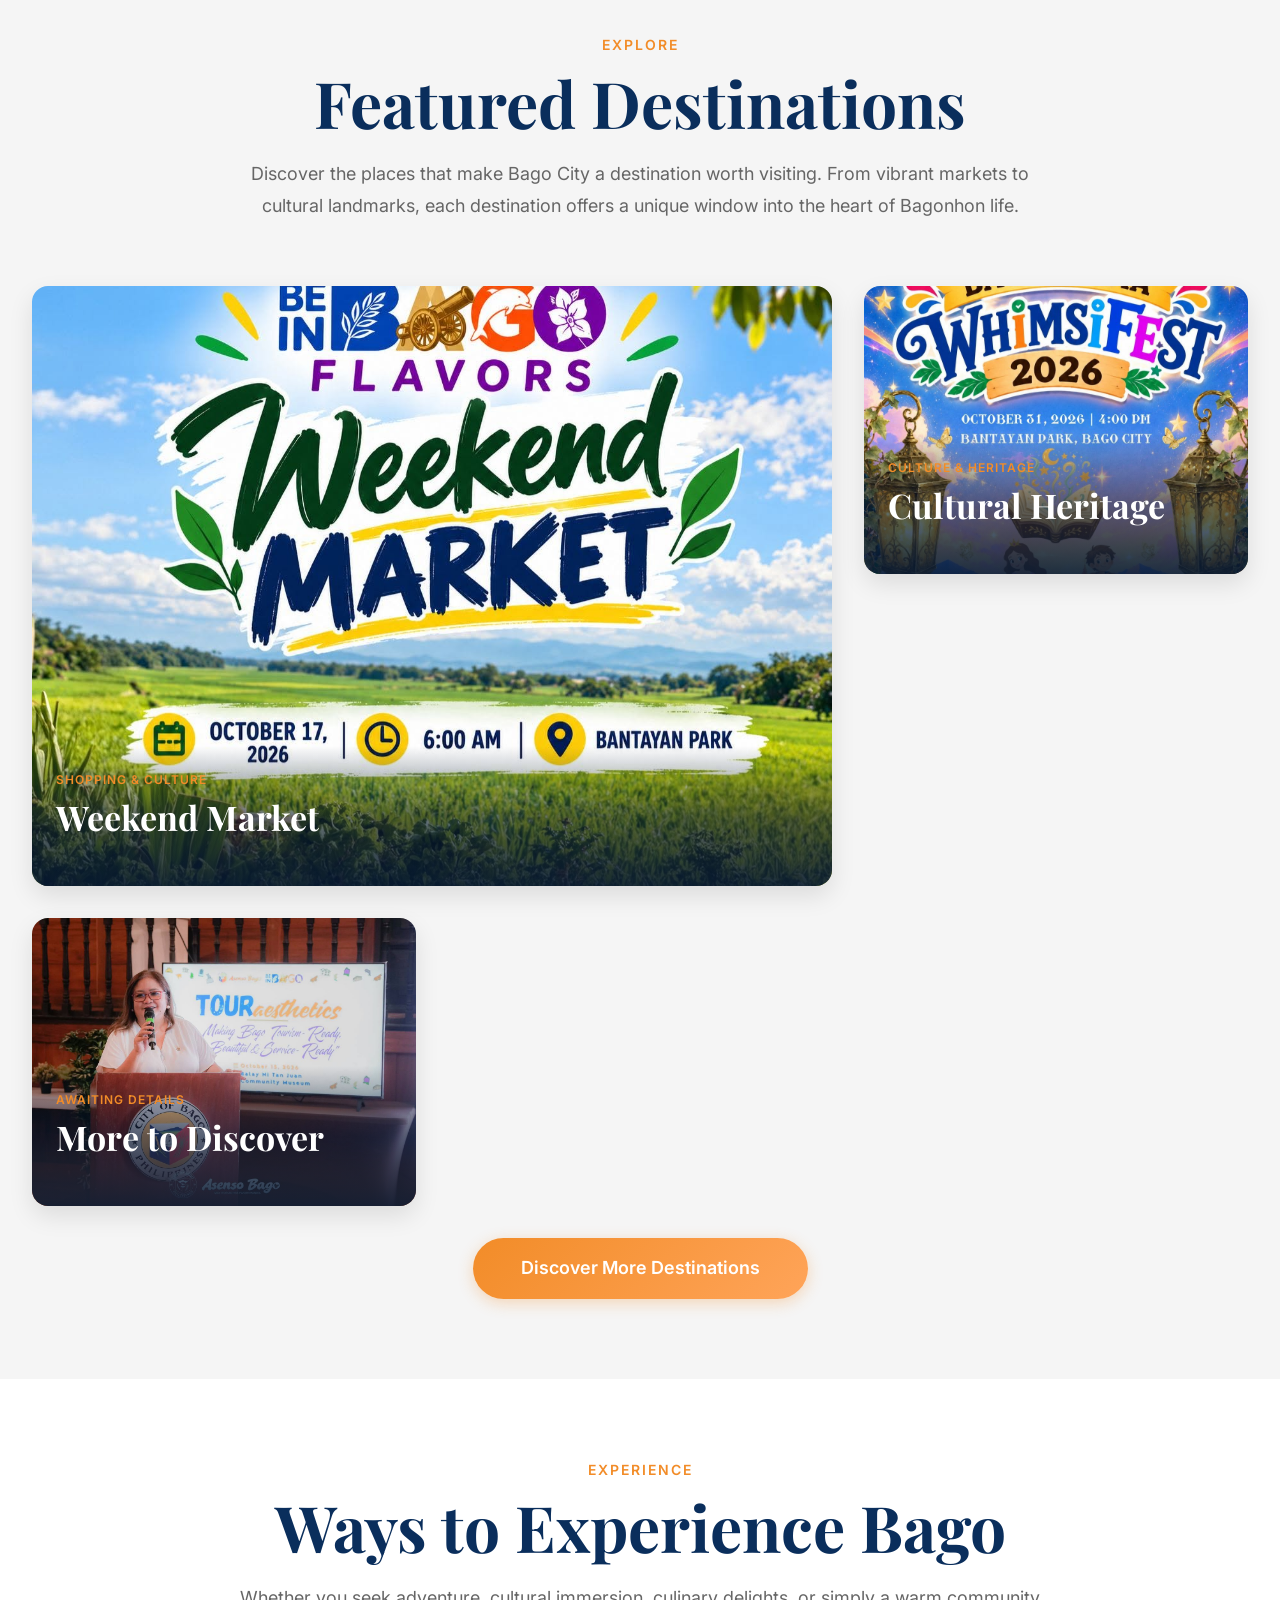
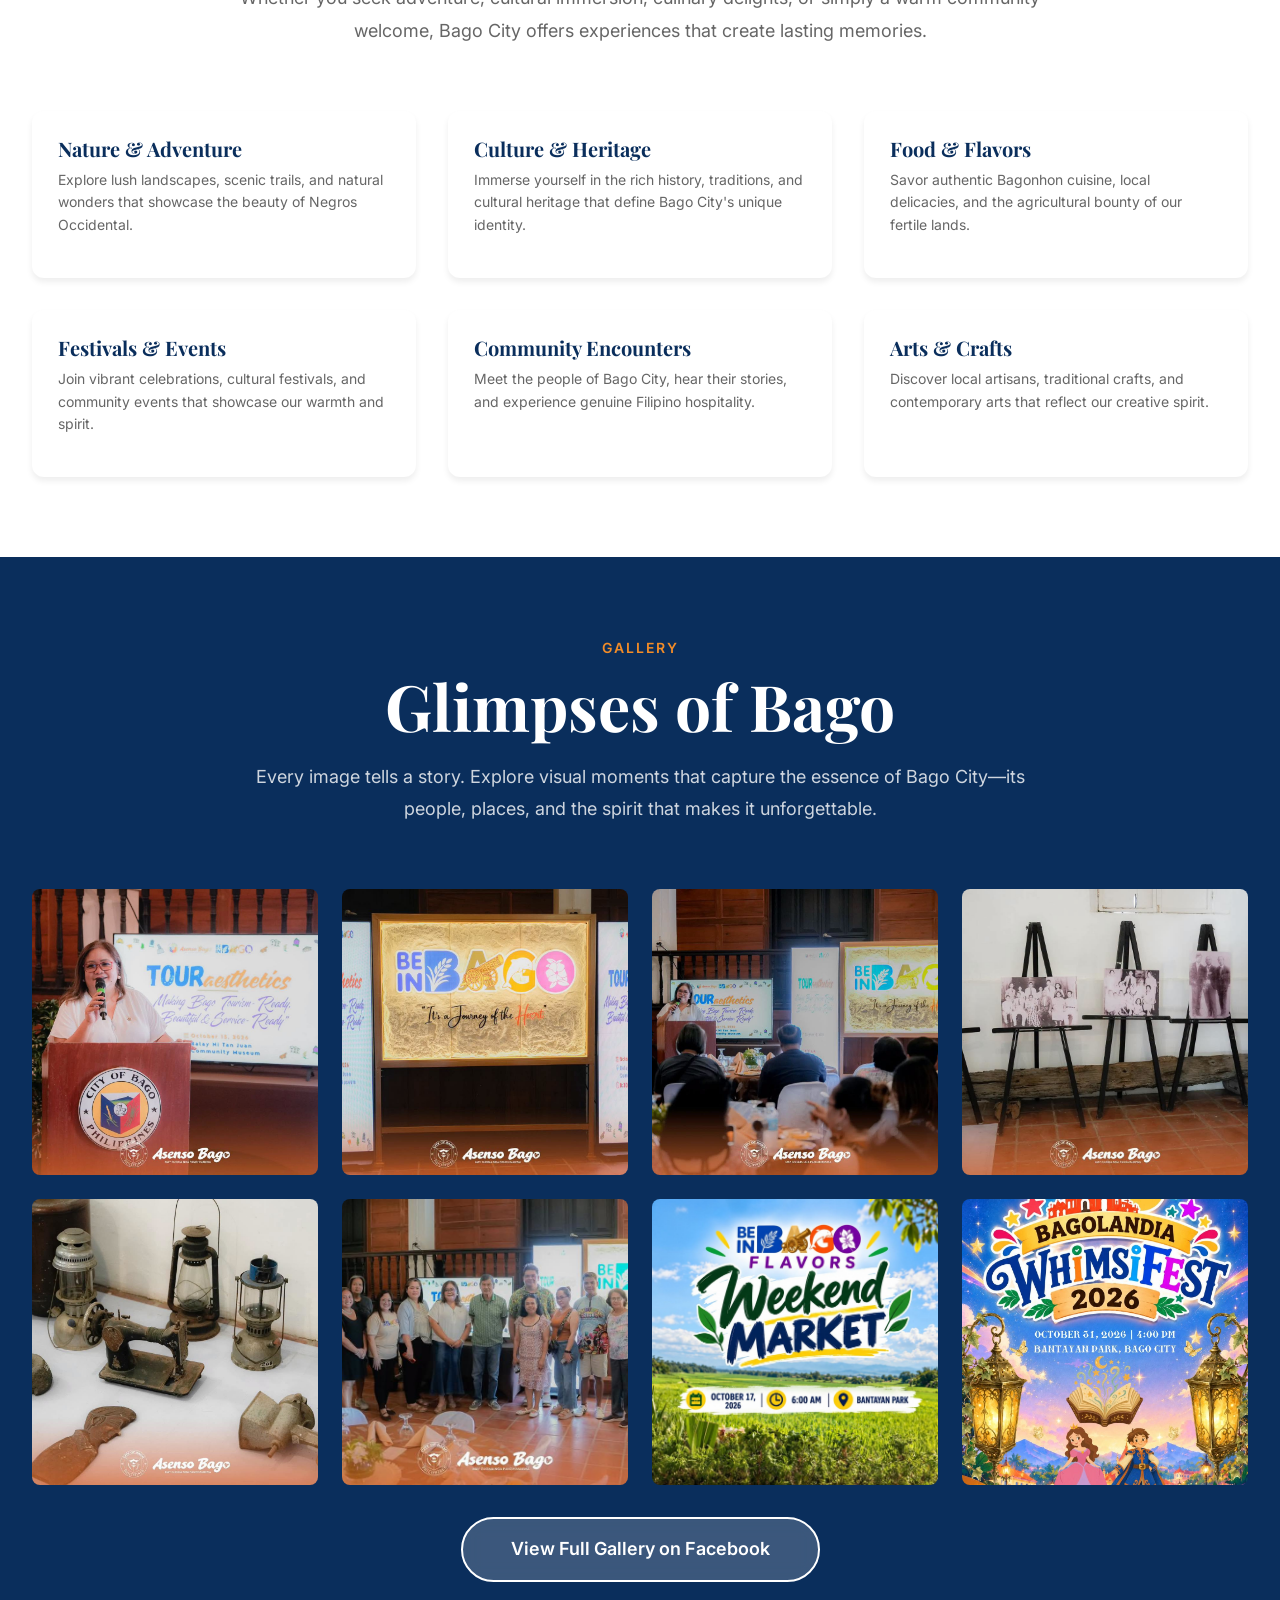
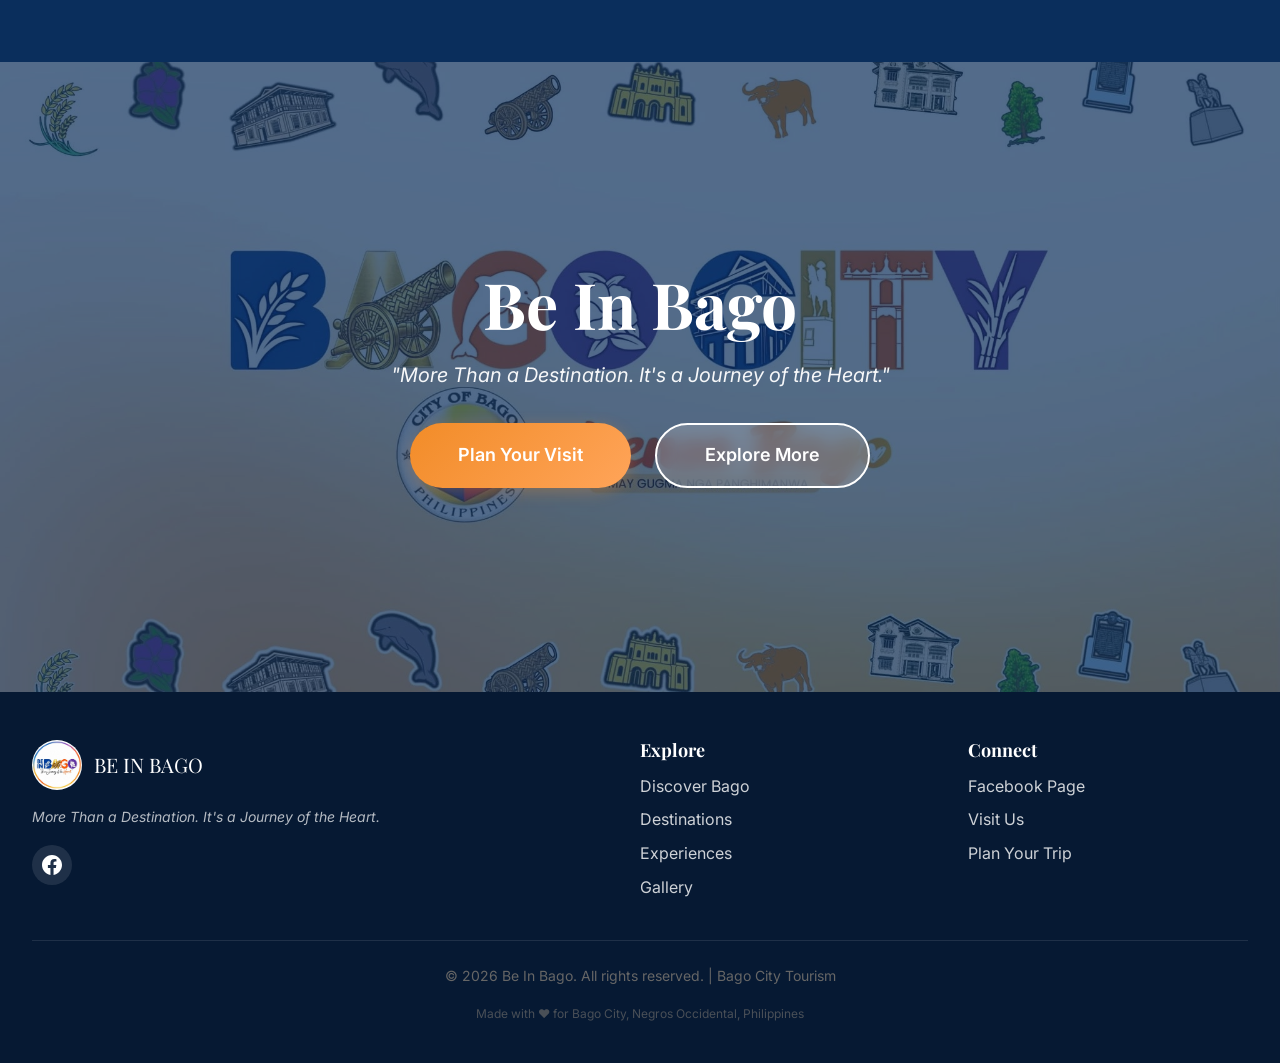
==== commit fdd27dc5: "Remove emojis from experience cards" ====
--- a/index.html
+++ b/index.html
@@ -3,10 +3,13 @@
 <head>
   <meta charset="UTF-8">
   <meta name="viewport" content="width=device-width, initial-scale=1.0">
+  <meta http-equiv="Cache-Control" content="no-cache, no-store, must-revalidate">
+  <meta http-equiv="Pragma" content="no-cache">
+  <meta http-equiv="Expires" content="0">
   
   <!-- Primary Meta Tags -->
-  <title>Be In Bago | Discover Bago City, Negros Occidental</title>
-  <meta name="title" content="Be In Bago | Discover Bago City, Negros Occidental">
+  <title>Be In Bago | Tourism - Discover Bago City, Negros Occidental</title>
+  <meta name="title" content="Be In Bago | Tourism - Discover Bago City, Negros Occidental">
   <meta name="description" content="More than a destination. It's a journey of the heart. Experience Bago City's natural beauty, rich culture, local flavors, and warm Filipino hospitality.">
   <meta name="keywords" content="Bago City, Negros Occidental, Philippines tourism, travel Bago, Bago attractions, weekend market, Be In Bago">
   
@@ -33,6 +36,7 @@
   <link href="https://fonts.googleapis.com/css2?family=Playfair+Display:wght@400;700;900&family=Inter:wght@300;400;500;600;700&display=swap" rel="stylesheet">
   
   <!-- Stylesheet -->
+  <link rel="stylesheet" href="./assets/css/main.css">
   <link rel="stylesheet" href="assets/css/main.css">
 </head>
 <body>
@@ -196,7 +200,6 @@
       
       <div class="experiences-grid">
         <article class="experience-card">
-          <div class="experience-icon">🏞️</div>
           <h3 class="experience-name">Nature & Adventure</h3>
           <p class="experience-description">
             Explore lush landscapes, scenic trails, and natural wonders that showcase the beauty of Negros Occidental.
@@ -204,7 +207,6 @@
         </article>
         
         <article class="experience-card">
-          <div class="experience-icon">🏛️</div>
           <h3 class="experience-name">Culture & Heritage</h3>
           <p class="experience-description">
             Immerse yourself in the rich history, traditions, and cultural heritage that define Bago City's unique identity.
@@ -212,7 +214,6 @@
         </article>
         
         <article class="experience-card">
-          <div class="experience-icon">🍽️</div>
           <h3 class="experience-name">Food & Flavors</h3>
           <p class="experience-description">
             Savor authentic Bagonhon cuisine, local delicacies, and the agricultural bounty of our fertile lands.
@@ -220,7 +221,6 @@
         </article>
         
         <article class="experience-card">
-          <div class="experience-icon">🎉</div>
           <h3 class="experience-name">Festivals & Events</h3>
           <p class="experience-description">
             Join vibrant celebrations, cultural festivals, and community events that showcase our warmth and spirit.
@@ -228,7 +228,6 @@
         </article>
         
         <article class="experience-card">
-          <div class="experience-icon">❤️</div>
           <h3 class="experience-name">Community Encounters</h3>
           <p class="experience-description">
             Meet the people of Bago City, hear their stories, and experience genuine Filipino hospitality.
@@ -236,7 +235,6 @@
         </article>
         
         <article class="experience-card">
-          <div class="experience-icon">🎨</div>
           <h3 class="experience-name">Arts & Crafts</h3>
           <p class="experience-description">
             Discover local artisans, traditional crafts, and contemporary arts that reflect our creative spirit.
--- a/assets/css/main.css
+++ b/assets/css/main.css
@@ -96,7 +96,8 @@
   background-color: var(--white);
   -webkit-font-smoothing: antialiased;
   -moz-osx-font-smoothing: grayscale;
-  overflow-x: hidden;
+  width: 100%;
+  position: relative;
 }
 
 img {
@@ -146,10 +147,14 @@
 
 .section {
   padding: var(--space-16) 0;
+  width: 100%;
+  overflow: hidden;
 }
 
 .section-lg {
   padding: var(--space-24) 0;
+  width: 100%;
+  overflow: hidden;
 }
 
 /* HEADER & NAVIGATION */
@@ -912,3 +917,329 @@
 .mt-8 { margin-top: var(--space-8); }
 .mb-4 { margin-bottom: var(--space-4); }
 .mb-8 { margin-bottom: var(--space-8); }
+
+
+/* ============================================
+   RESPONSIVE BREAKPOINTS
+   Mobile-First Responsive Design
+   ============================================ */
+
+/* ============================================
+   TABLET & LARGE PHONES (768px+)
+   ============================================ */
+@media (min-width: 768px) {
+  
+  /* TYPOGRAPHY SCALING */
+  :root {
+    --text-3xl: 2.125rem;
+    --text-4xl: 2.625rem;
+    --text-5xl: 3.5rem;
+    --container-padding: var(--space-6);
+  }
+  
+  /* HEADER & NAVIGATION */
+  .header-container {
+    padding: 0 var(--space-6);
+  }
+  
+  .logo-img {
+    width: 56px;
+    height: 56px;
+  }
+  
+  .logo-text {
+    font-size: var(--text-2xl);
+  }
+  
+  /* Show desktop navigation, hide mobile */
+  .nav-desktop {
+    display: block;
+  }
+  
+  .menu-toggle {
+    display: none;
+  }
+  
+  .nav-mobile {
+    display: none;
+  }
+  
+  /* HERO SECTION */
+  .hero {
+    min-height: 700px;
+  }
+  
+  .hero-logo {
+    width: 140px;
+    height: 140px;
+  }
+  
+  .hero-title {
+    font-size: var(--text-5xl);
+  }
+  
+  .hero-tagline {
+    font-size: var(--text-2xl);
+  }
+  
+  .hero-actions {
+    gap: var(--space-6);
+  }
+  
+  .btn {
+    padding: var(--space-4) var(--space-12);
+    font-size: var(--text-lg);
+    min-width: 180px;
+  }
+  
+  /* SECTION SPACING */
+  .section {
+    padding: var(--space-24) 0;
+  }
+  
+  .section-lg {
+    padding-top: 5rem;
+    padding-bottom: 5rem;
+  }
+  
+  .section-header {
+    margin-bottom: var(--space-16);
+  }
+  
+  .section-title {
+    font-size: var(--text-5xl);
+  }
+  
+  /* DESTINATIONS GRID - 2 COLUMNS */
+  .destinations-grid {
+    grid-template-columns: repeat(2, 1fr);
+    gap: var(--space-8);
+  }
+  
+  .destination-card {
+    aspect-ratio: 4/3;
+  }
+  
+  .destination-name {
+    font-size: var(--text-3xl);
+  }
+  
+  /* EXPERIENCES GRID - 2 COLUMNS */
+  .experiences-grid {
+    grid-template-columns: repeat(2, 1fr);
+    gap: var(--space-8);
+  }
+  
+  .experience-icon {
+    width: 60px;
+    height: 60px;
+    font-size: var(--text-3xl);
+  }
+  
+  /* GALLERY GRID - 3 COLUMNS */
+  .gallery-grid {
+    grid-template-columns: repeat(3, 1fr);
+    gap: var(--space-6);
+  }
+  
+  /* CLOSING */
+  .closing {
+    min-height: 70vh;
+  }
+  
+  .closing-title {
+    font-size: var(--text-5xl);
+  }
+  
+  /* FOOTER - 2 COLUMNS */
+  .footer-content {
+    grid-template-columns: repeat(2, 1fr);
+    gap: var(--space-12);
+  }
+}
+
+/* ============================================
+   TABLETS & SMALL DESKTOPS (1024px+)
+   ============================================ */
+@media (min-width: 1024px) {
+  
+  /* TYPOGRAPHY SCALING */
+  :root {
+    --text-4xl: 3rem;
+    --text-5xl: 4rem;
+    --text-6xl: 4.5rem;
+    --container-padding: var(--space-8);
+  }
+  
+  /* CONTAINER */
+  .container {
+    padding: 0 var(--space-8);
+  }
+  
+  /* HEADER */
+  .header-container {
+    padding: 0 var(--space-8);
+  }
+  
+  .nav-list {
+    gap: var(--space-12);
+  }
+  
+  .nav-link {
+    font-size: var(--text-base);
+  }
+  
+  /* HERO SECTION */
+  .hero {
+    min-height: 800px;
+  }
+  
+  .hero-logo {
+    width: 160px;
+    height: 160px;
+  }
+  
+  .hero-title {
+    font-size: var(--text-6xl);
+  }
+  
+  .hero-content {
+    padding: var(--space-8);
+  }
+  
+  /* DESTINATIONS GRID - 3 COLUMNS */
+  .destinations-grid {
+    grid-template-columns: repeat(3, 1fr);
+  }
+  
+  /* Keep first item full width */
+  .destination-card:first-child {
+    grid-column: span 2;
+  }
+  
+  /* EXPERIENCES GRID - 3 COLUMNS */
+  .experiences-grid {
+    grid-template-columns: repeat(3, 1fr);
+  }
+  
+  /* GALLERY GRID - 4 COLUMNS */
+  .gallery-grid {
+    grid-template-columns: repeat(4, 1fr);
+  }
+  
+  /* FOOTER - 3 COLUMNS */
+  .footer-content {
+    grid-template-columns: 2fr 1fr 1fr;
+  }
+}
+
+/* ============================================
+   LARGE DESKTOPS (1440px+)
+   ============================================ */
+@media (min-width: 1440px) {
+  
+  /* MAX CONTAINER WIDTH */
+  .container {
+    max-width: 1400px;
+  }
+  
+  /* LARGER SPACING */
+  .section-lg {
+    padding-top: 6rem;
+    padding-bottom: 6rem;
+  }
+  
+  /* HERO */
+  .hero-content {
+    max-width: 1000px;
+  }
+  
+  /* DESTINATIONS - FEATURED LAYOUT */
+  .destinations-grid {
+    gap: var(--space-12);
+  }
+  
+  /* EXPERIENCES - 3 COLUMNS WITH BETTER SPACING */
+  .experiences-grid {
+    gap: var(--space-12);
+  }
+  
+  .experience-card {
+    padding: var(--space-8);
+  }
+}
+
+/* ============================================
+   RESPONSIVE TYPOGRAPHY ADJUSTMENTS
+   ============================================ */
+
+/* Small phones (320px - 374px) */
+@media (max-width: 374px) {
+  .hero-title {
+    font-size: 2.25rem;
+  }
+  
+  .hero-tagline {
+    font-size: 1.125rem;
+  }
+  
+  .section-title {
+    font-size: 1.875rem;
+  }
+  
+  .btn {
+    min-width: 140px;
+    padding: var(--space-3) var(--space-6);
+  }
+}
+
+/* Very small phones (< 360px) */
+@media (max-width: 359px) {
+  :root {
+    --container-padding: var(--space-3);
+  }
+  
+  .hero-title {
+    font-size: 2rem;
+  }
+  
+  .logo-img {
+    width: 40px;
+    height: 40px;
+  }
+  
+  .hero-logo {
+    width: 100px;
+    height: 100px;
+  }
+}
+
+/* ============================================
+   TOUCH TARGET IMPROVEMENTS
+   ============================================ */
+@media (hover: none) and (pointer: coarse) {
+  .btn {
+    min-height: 44px;
+    min-width: 44px;
+  }
+  
+  .menu-toggle {
+    min-width: 44px;
+    min-height: 44px;
+  }
+  
+  .nav-mobile .nav-link {
+    min-height: 48px;
+    display: flex;
+    align-items: center;
+  }
+  
+  .social-link {
+    width: 44px;
+    height: 44px;
+  }
+  
+  .gallery-item {
+    min-height: 120px;
+  }
+}
--- a/assets/css/main.css
+++ b/assets/css/main.css
@@ -96,7 +96,8 @@
   background-color: var(--white);
   -webkit-font-smoothing: antialiased;
   -moz-osx-font-smoothing: grayscale;
-  overflow-x: hidden;
+  width: 100%;
+  position: relative;
 }
 
 img {
@@ -146,10 +147,14 @@
 
 .section {
   padding: var(--space-16) 0;
+  width: 100%;
+  overflow: hidden;
 }
 
 .section-lg {
   padding: var(--space-24) 0;
+  width: 100%;
+  overflow: hidden;
 }
 
 /* HEADER & NAVIGATION */
@@ -912,3 +917,329 @@
 .mt-8 { margin-top: var(--space-8); }
 .mb-4 { margin-bottom: var(--space-4); }
 .mb-8 { margin-bottom: var(--space-8); }
+
+
+/* ============================================
+   RESPONSIVE BREAKPOINTS
+   Mobile-First Responsive Design
+   ============================================ */
+
+/* ============================================
+   TABLET & LARGE PHONES (768px+)
+   ============================================ */
+@media (min-width: 768px) {
+  
+  /* TYPOGRAPHY SCALING */
+  :root {
+    --text-3xl: 2.125rem;
+    --text-4xl: 2.625rem;
+    --text-5xl: 3.5rem;
+    --container-padding: var(--space-6);
+  }
+  
+  /* HEADER & NAVIGATION */
+  .header-container {
+    padding: 0 var(--space-6);
+  }
+  
+  .logo-img {
+    width: 56px;
+    height: 56px;
+  }
+  
+  .logo-text {
+    font-size: var(--text-2xl);
+  }
+  
+  /* Show desktop navigation, hide mobile */
+  .nav-desktop {
+    display: block;
+  }
+  
+  .menu-toggle {
+    display: none;
+  }
+  
+  .nav-mobile {
+    display: none;
+  }
+  
+  /* HERO SECTION */
+  .hero {
+    min-height: 700px;
+  }
+  
+  .hero-logo {
+    width: 140px;
+    height: 140px;
+  }
+  
+  .hero-title {
+    font-size: var(--text-5xl);
+  }
+  
+  .hero-tagline {
+    font-size: var(--text-2xl);
+  }
+  
+  .hero-actions {
+    gap: var(--space-6);
+  }
+  
+  .btn {
+    padding: var(--space-4) var(--space-12);
+    font-size: var(--text-lg);
+    min-width: 180px;
+  }
+  
+  /* SECTION SPACING */
+  .section {
+    padding: var(--space-24) 0;
+  }
+  
+  .section-lg {
+    padding-top: 5rem;
+    padding-bottom: 5rem;
+  }
+  
+  .section-header {
+    margin-bottom: var(--space-16);
+  }
+  
+  .section-title {
+    font-size: var(--text-5xl);
+  }
+  
+  /* DESTINATIONS GRID - 2 COLUMNS */
+  .destinations-grid {
+    grid-template-columns: repeat(2, 1fr);
+    gap: var(--space-8);
+  }
+  
+  .destination-card {
+    aspect-ratio: 4/3;
+  }
+  
+  .destination-name {
+    font-size: var(--text-3xl);
+  }
+  
+  /* EXPERIENCES GRID - 2 COLUMNS */
+  .experiences-grid {
+    grid-template-columns: repeat(2, 1fr);
+    gap: var(--space-8);
+  }
+  
+  .experience-icon {
+    width: 60px;
+    height: 60px;
+    font-size: var(--text-3xl);
+  }
+  
+  /* GALLERY GRID - 3 COLUMNS */
+  .gallery-grid {
+    grid-template-columns: repeat(3, 1fr);
+    gap: var(--space-6);
+  }
+  
+  /* CLOSING */
+  .closing {
+    min-height: 70vh;
+  }
+  
+  .closing-title {
+    font-size: var(--text-5xl);
+  }
+  
+  /* FOOTER - 2 COLUMNS */
+  .footer-content {
+    grid-template-columns: repeat(2, 1fr);
+    gap: var(--space-12);
+  }
+}
+
+/* ============================================
+   TABLETS & SMALL DESKTOPS (1024px+)
+   ============================================ */
+@media (min-width: 1024px) {
+  
+  /* TYPOGRAPHY SCALING */
+  :root {
+    --text-4xl: 3rem;
+    --text-5xl: 4rem;
+    --text-6xl: 4.5rem;
+    --container-padding: var(--space-8);
+  }
+  
+  /* CONTAINER */
+  .container {
+    padding: 0 var(--space-8);
+  }
+  
+  /* HEADER */
+  .header-container {
+    padding: 0 var(--space-8);
+  }
+  
+  .nav-list {
+    gap: var(--space-12);
+  }
+  
+  .nav-link {
+    font-size: var(--text-base);
+  }
+  
+  /* HERO SECTION */
+  .hero {
+    min-height: 800px;
+  }
+  
+  .hero-logo {
+    width: 160px;
+    height: 160px;
+  }
+  
+  .hero-title {
+    font-size: var(--text-6xl);
+  }
+  
+  .hero-content {
+    padding: var(--space-8);
+  }
+  
+  /* DESTINATIONS GRID - 3 COLUMNS */
+  .destinations-grid {
+    grid-template-columns: repeat(3, 1fr);
+  }
+  
+  /* Keep first item full width */
+  .destination-card:first-child {
+    grid-column: span 2;
+  }
+  
+  /* EXPERIENCES GRID - 3 COLUMNS */
+  .experiences-grid {
+    grid-template-columns: repeat(3, 1fr);
+  }
+  
+  /* GALLERY GRID - 4 COLUMNS */
+  .gallery-grid {
+    grid-template-columns: repeat(4, 1fr);
+  }
+  
+  /* FOOTER - 3 COLUMNS */
+  .footer-content {
+    grid-template-columns: 2fr 1fr 1fr;
+  }
+}
+
+/* ============================================
+   LARGE DESKTOPS (1440px+)
+   ============================================ */
+@media (min-width: 1440px) {
+  
+  /* MAX CONTAINER WIDTH */
+  .container {
+    max-width: 1400px;
+  }
+  
+  /* LARGER SPACING */
+  .section-lg {
+    padding-top: 6rem;
+    padding-bottom: 6rem;
+  }
+  
+  /* HERO */
+  .hero-content {
+    max-width: 1000px;
+  }
+  
+  /* DESTINATIONS - FEATURED LAYOUT */
+  .destinations-grid {
+    gap: var(--space-12);
+  }
+  
+  /* EXPERIENCES - 3 COLUMNS WITH BETTER SPACING */
+  .experiences-grid {
+    gap: var(--space-12);
+  }
+  
+  .experience-card {
+    padding: var(--space-8);
+  }
+}
+
+/* ============================================
+   RESPONSIVE TYPOGRAPHY ADJUSTMENTS
+   ============================================ */
+
+/* Small phones (320px - 374px) */
+@media (max-width: 374px) {
+  .hero-title {
+    font-size: 2.25rem;
+  }
+  
+  .hero-tagline {
+    font-size: 1.125rem;
+  }
+  
+  .section-title {
+    font-size: 1.875rem;
+  }
+  
+  .btn {
+    min-width: 140px;
+    padding: var(--space-3) var(--space-6);
+  }
+}
+
+/* Very small phones (< 360px) */
+@media (max-width: 359px) {
+  :root {
+    --container-padding: var(--space-3);
+  }
+  
+  .hero-title {
+    font-size: 2rem;
+  }
+  
+  .logo-img {
+    width: 40px;
+    height: 40px;
+  }
+  
+  .hero-logo {
+    width: 100px;
+    height: 100px;
+  }
+}
+
+/* ============================================
+   TOUCH TARGET IMPROVEMENTS
+   ============================================ */
+@media (hover: none) and (pointer: coarse) {
+  .btn {
+    min-height: 44px;
+    min-width: 44px;
+  }
+  
+  .menu-toggle {
+    min-width: 44px;
+    min-height: 44px;
+  }
+  
+  .nav-mobile .nav-link {
+    min-height: 48px;
+    display: flex;
+    align-items: center;
+  }
+  
+  .social-link {
+    width: 44px;
+    height: 44px;
+  }
+  
+  .gallery-item {
+    min-height: 120px;
+  }
+}
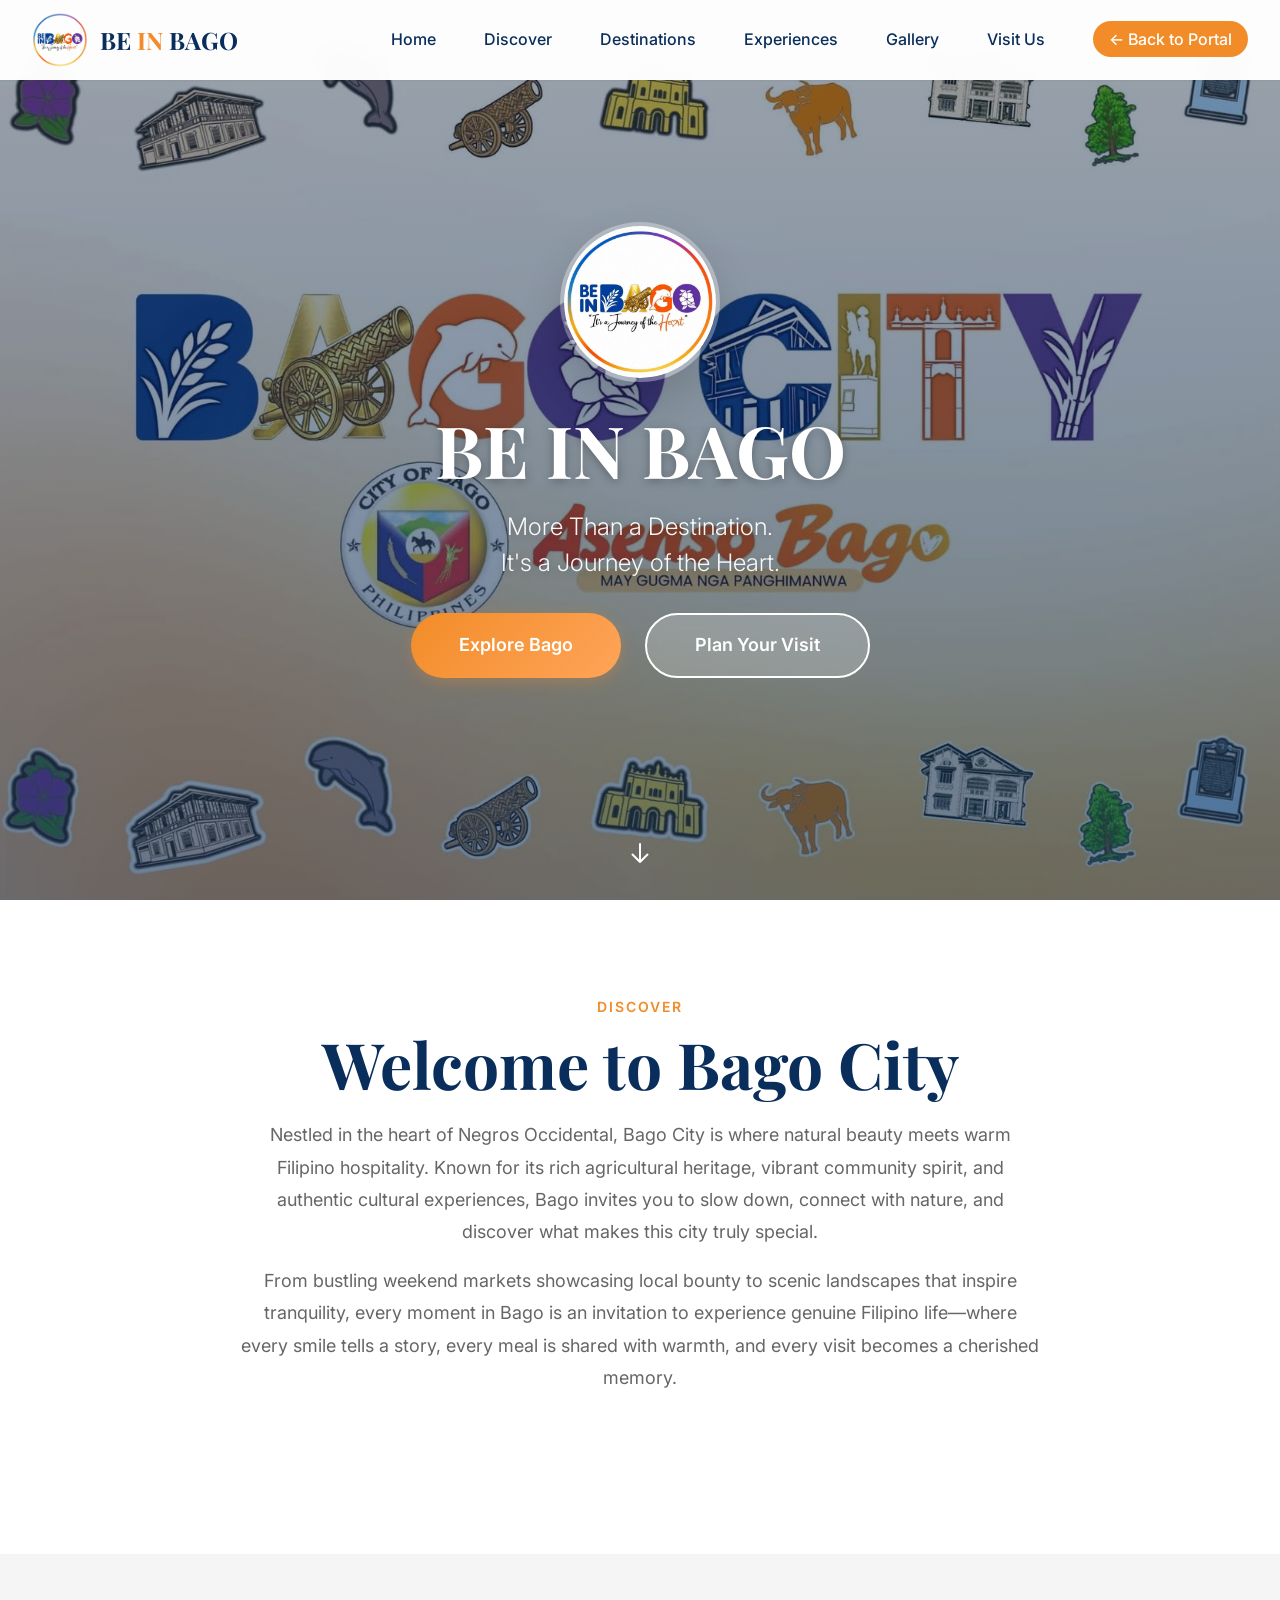
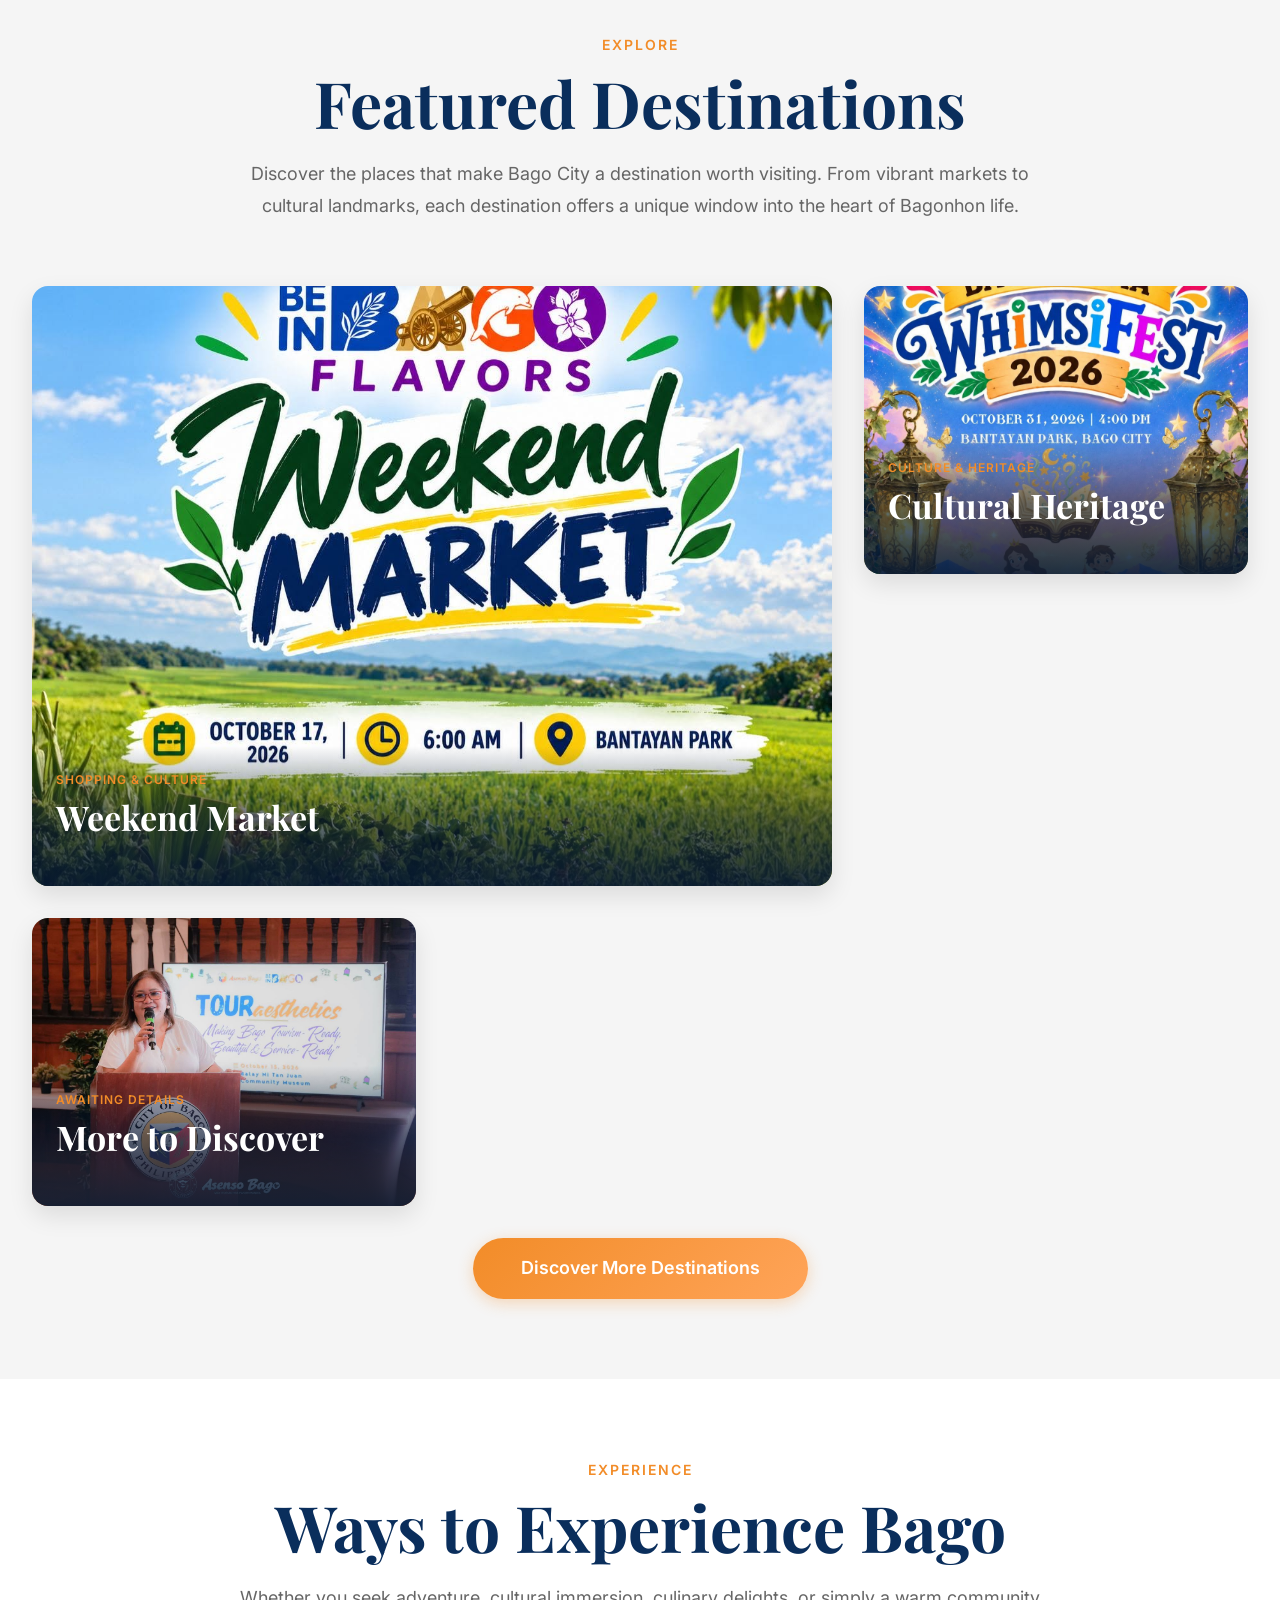
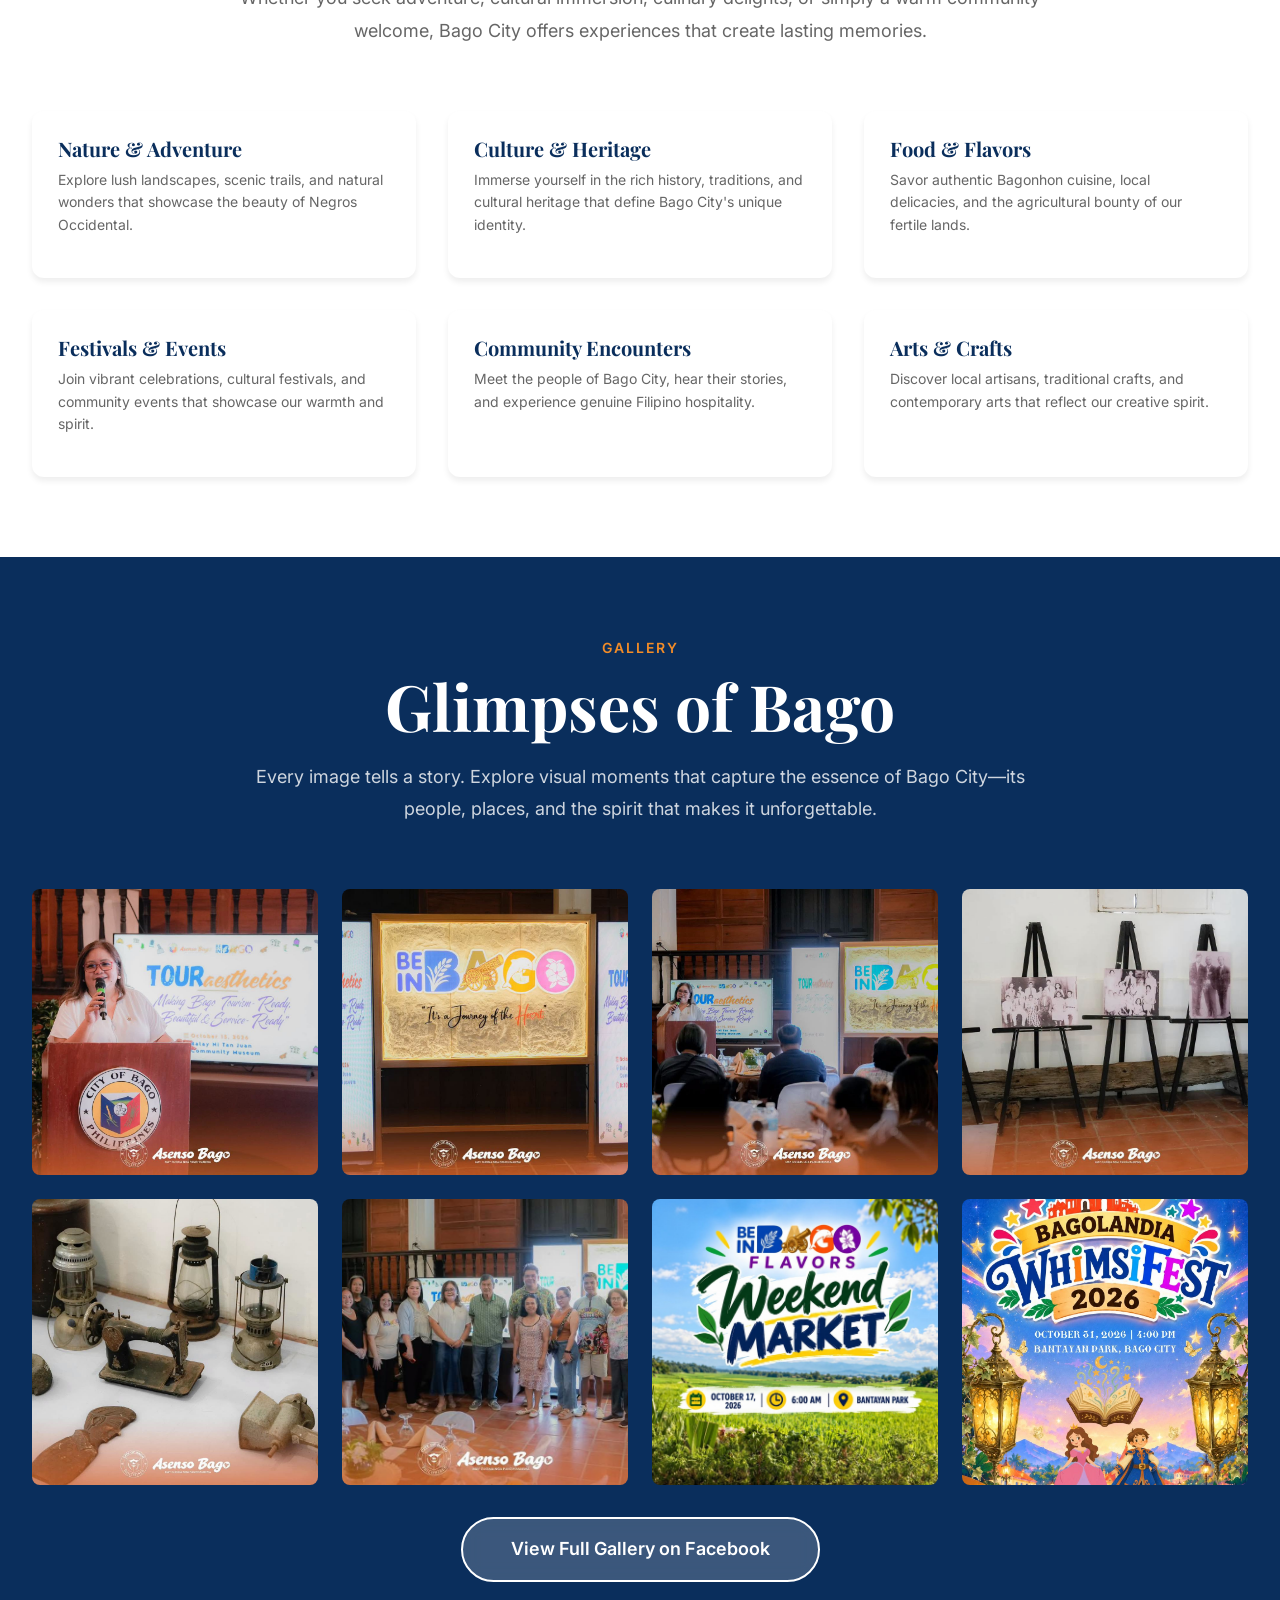
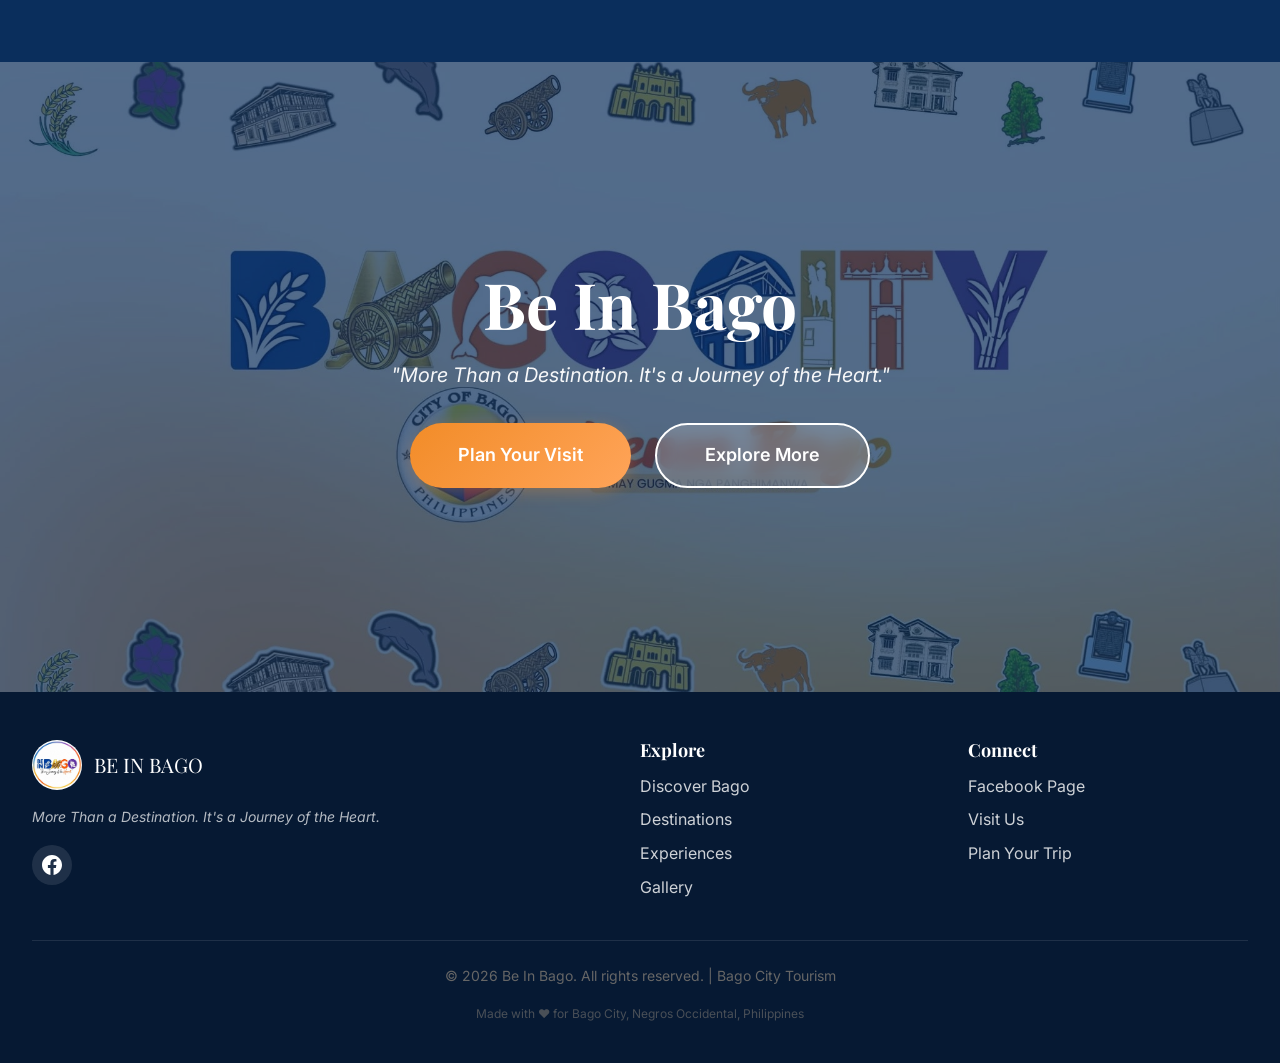
==== commit 83f28bec: "Add Back to Portal button in navigation" ====
--- a/index.html
+++ b/index.html
@@ -58,6 +58,7 @@
           <li><a href="#experiences" class="nav-link">Experiences</a></li>
           <li><a href="#gallery" class="nav-link">Gallery</a></li>
           <li><a href="https://www.facebook.com/profile.php?id=61593703577896" target="_blank" rel="noopener" class="nav-link">Visit Us</a></li>
+          <li><a href="https://lgu-bago-portal.vercel.app" class="nav-link nav-link-portal" style="background: var(--orange-primary); color: white; padding: 8px 16px; border-radius: 20px;">← Back to Portal</a></li>
         </ul>
       </nav>
       
@@ -78,6 +79,7 @@
         <li><a href="#experiences" class="nav-link">Experiences</a></li>
         <li><a href="#gallery" class="nav-link">Gallery</a></li>
         <li><a href="https://www.facebook.com/profile.php?id=61593703577896" target="_blank" rel="noopener" class="nav-link">Visit Us on Facebook</a></li>
+        <li><a href="https://lgu-bago-portal.vercel.app" class="nav-link" style="background: var(--orange-primary); color: white; padding: 12px 16px; border-radius: 8px; margin-top: 12px; text-align: center;">← Back to Main Portal</a></li>
       </ul>
     </nav>
   </header>
--- a/assets/css/main.css
+++ b/assets/css/main.css
@@ -256,7 +256,7 @@
   background: none;
   border: none;
   padding: var(--space-2);
-  z-index: 1001;
+  z-index: 1002;
 }
 
 .menu-toggle span {
@@ -283,17 +283,17 @@
   position: fixed;
   top: var(--header-height);
   left: 0;
-  right: 0;
-  bottom: 0;
+  width: 100%;
+  height: calc(100vh - var(--header-height));
   background: var(--white);
-  transform: translateX(100%);
-  transition: transform var(--transition-base);
+  display: none;
   overflow-y: auto;
-  z-index: 999;
+  z-index: 1001;
+  box-shadow: var(--shadow-xl);
 }
 
 .nav-mobile.active {
-  transform: translateX(0);
+  display: block;
 }
 
 .nav-mobile .nav-list {
@@ -951,7 +951,7 @@
     font-size: var(--text-2xl);
   }
   
-  /* Show desktop navigation, hide mobile */
+  /* Show desktop navigation on tablets and up, hide mobile */
   .nav-desktop {
     display: block;
   }
@@ -961,7 +961,7 @@
   }
   
   .nav-mobile {
-    display: none;
+    display: none; /* Hide mobile menu on desktop */
   }
   
   /* HERO SECTION */
--- a/assets/css/main.css
+++ b/assets/css/main.css
@@ -256,7 +256,7 @@
   background: none;
   border: none;
   padding: var(--space-2);
-  z-index: 1001;
+  z-index: 1002;
 }
 
 .menu-toggle span {
@@ -283,17 +283,17 @@
   position: fixed;
   top: var(--header-height);
   left: 0;
-  right: 0;
-  bottom: 0;
+  width: 100%;
+  height: calc(100vh - var(--header-height));
   background: var(--white);
-  transform: translateX(100%);
-  transition: transform var(--transition-base);
+  display: none;
   overflow-y: auto;
-  z-index: 999;
+  z-index: 1001;
+  box-shadow: var(--shadow-xl);
 }
 
 .nav-mobile.active {
-  transform: translateX(0);
+  display: block;
 }
 
 .nav-mobile .nav-list {
@@ -951,7 +951,7 @@
     font-size: var(--text-2xl);
   }
   
-  /* Show desktop navigation, hide mobile */
+  /* Show desktop navigation on tablets and up, hide mobile */
   .nav-desktop {
     display: block;
   }
@@ -961,7 +961,7 @@
   }
   
   .nav-mobile {
-    display: none;
+    display: none; /* Hide mobile menu on desktop */
   }
   
   /* HERO SECTION */
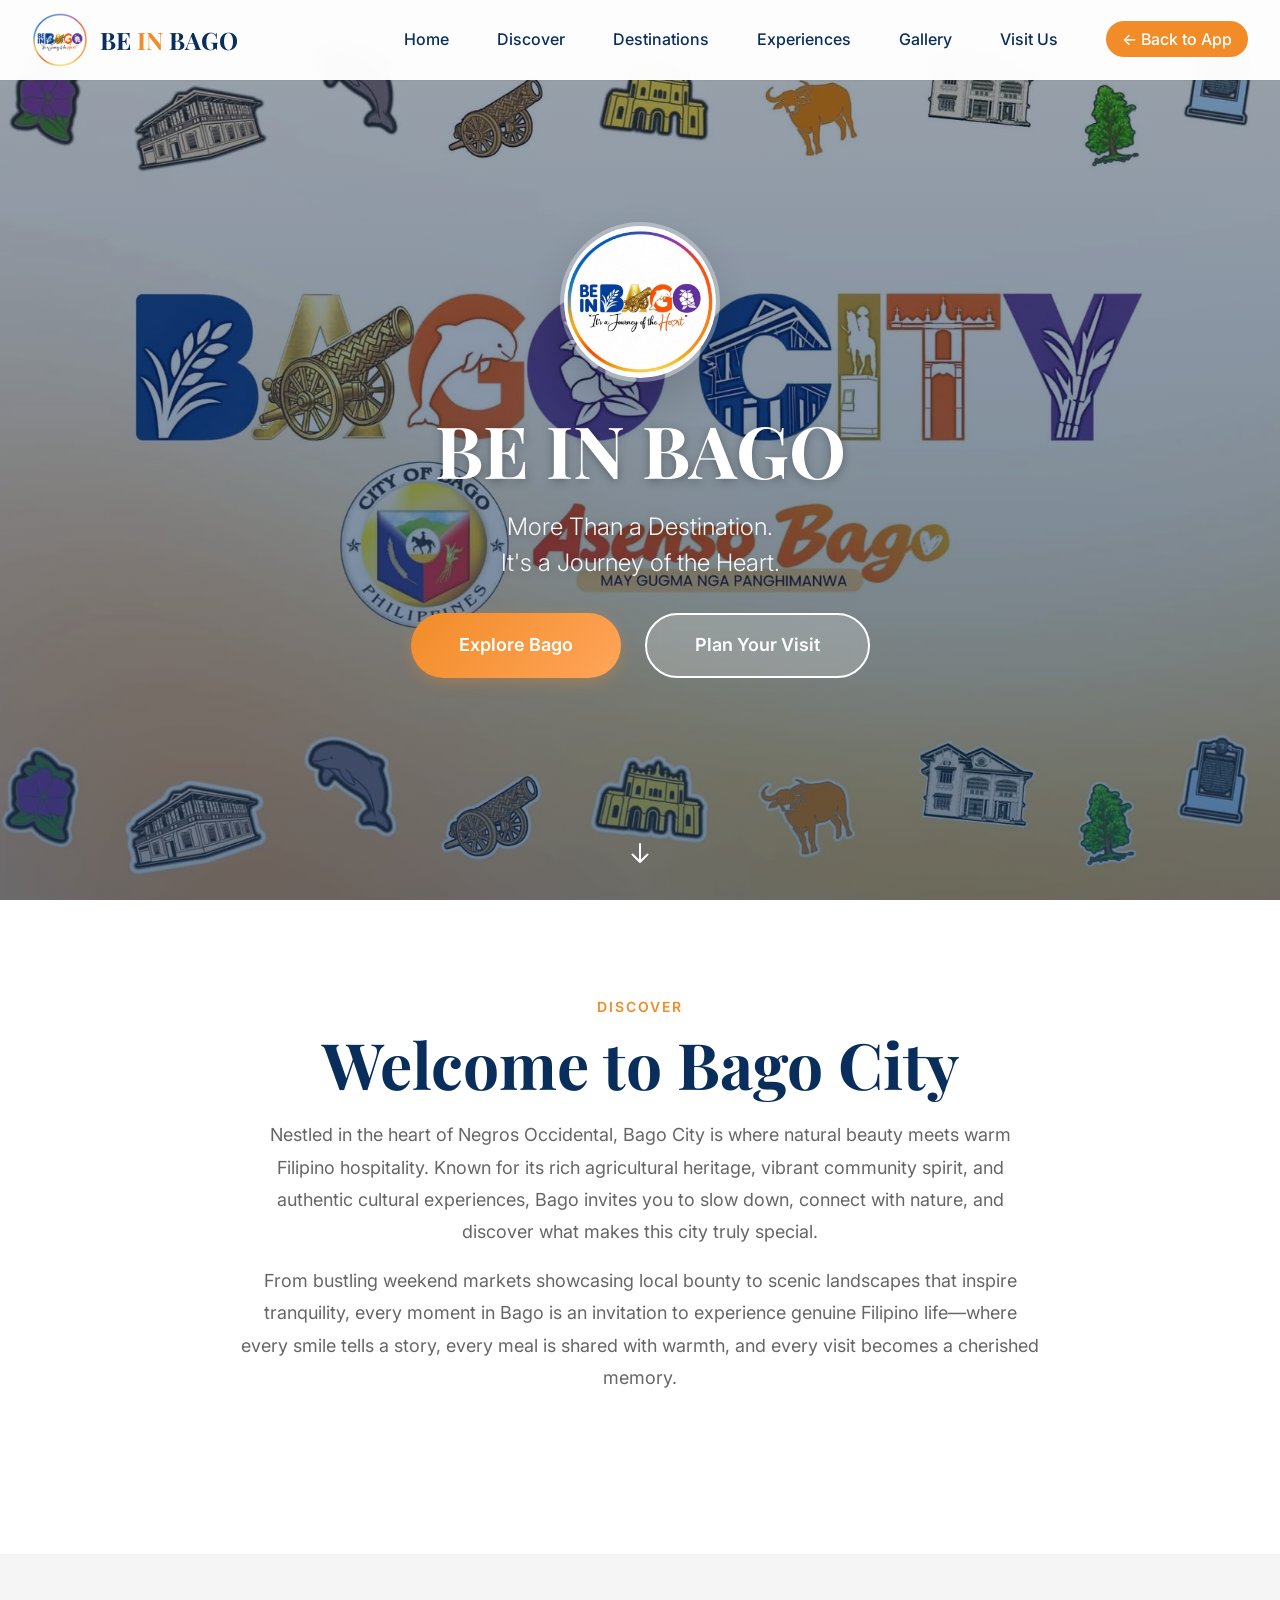
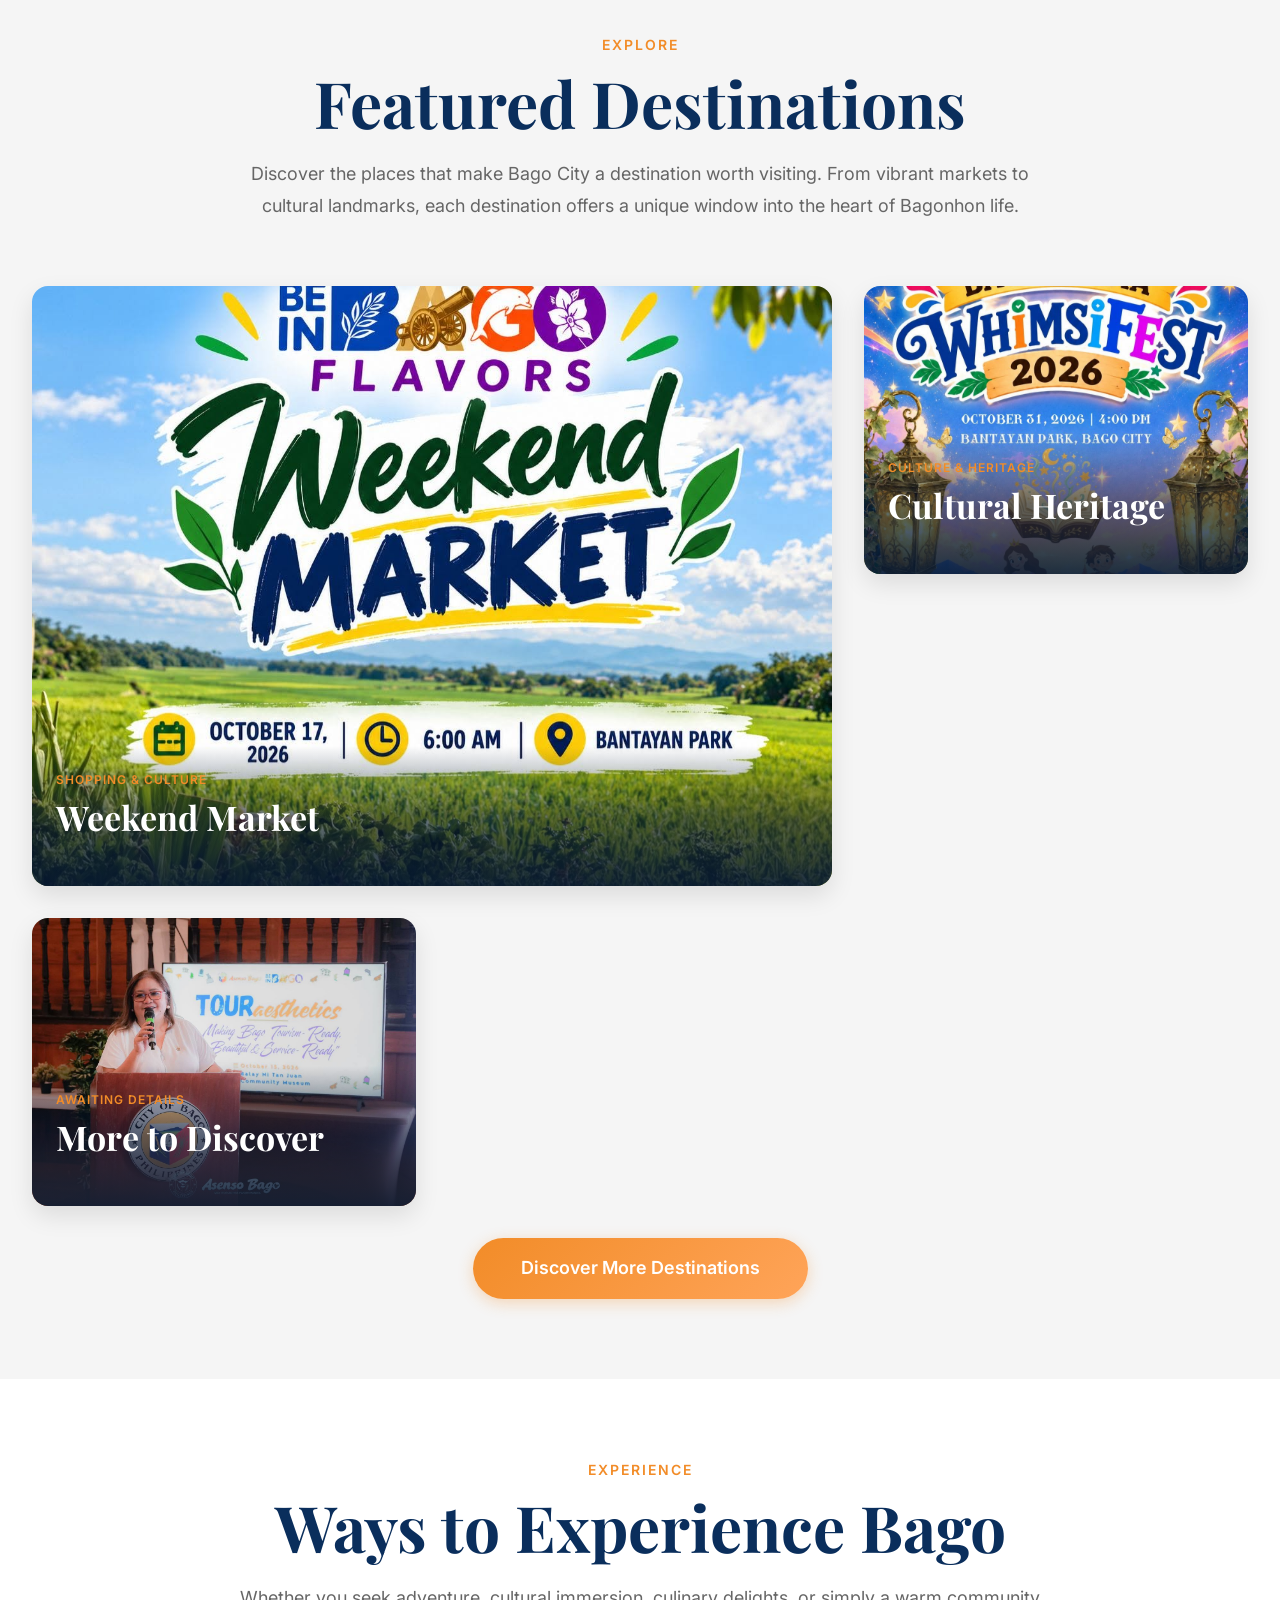
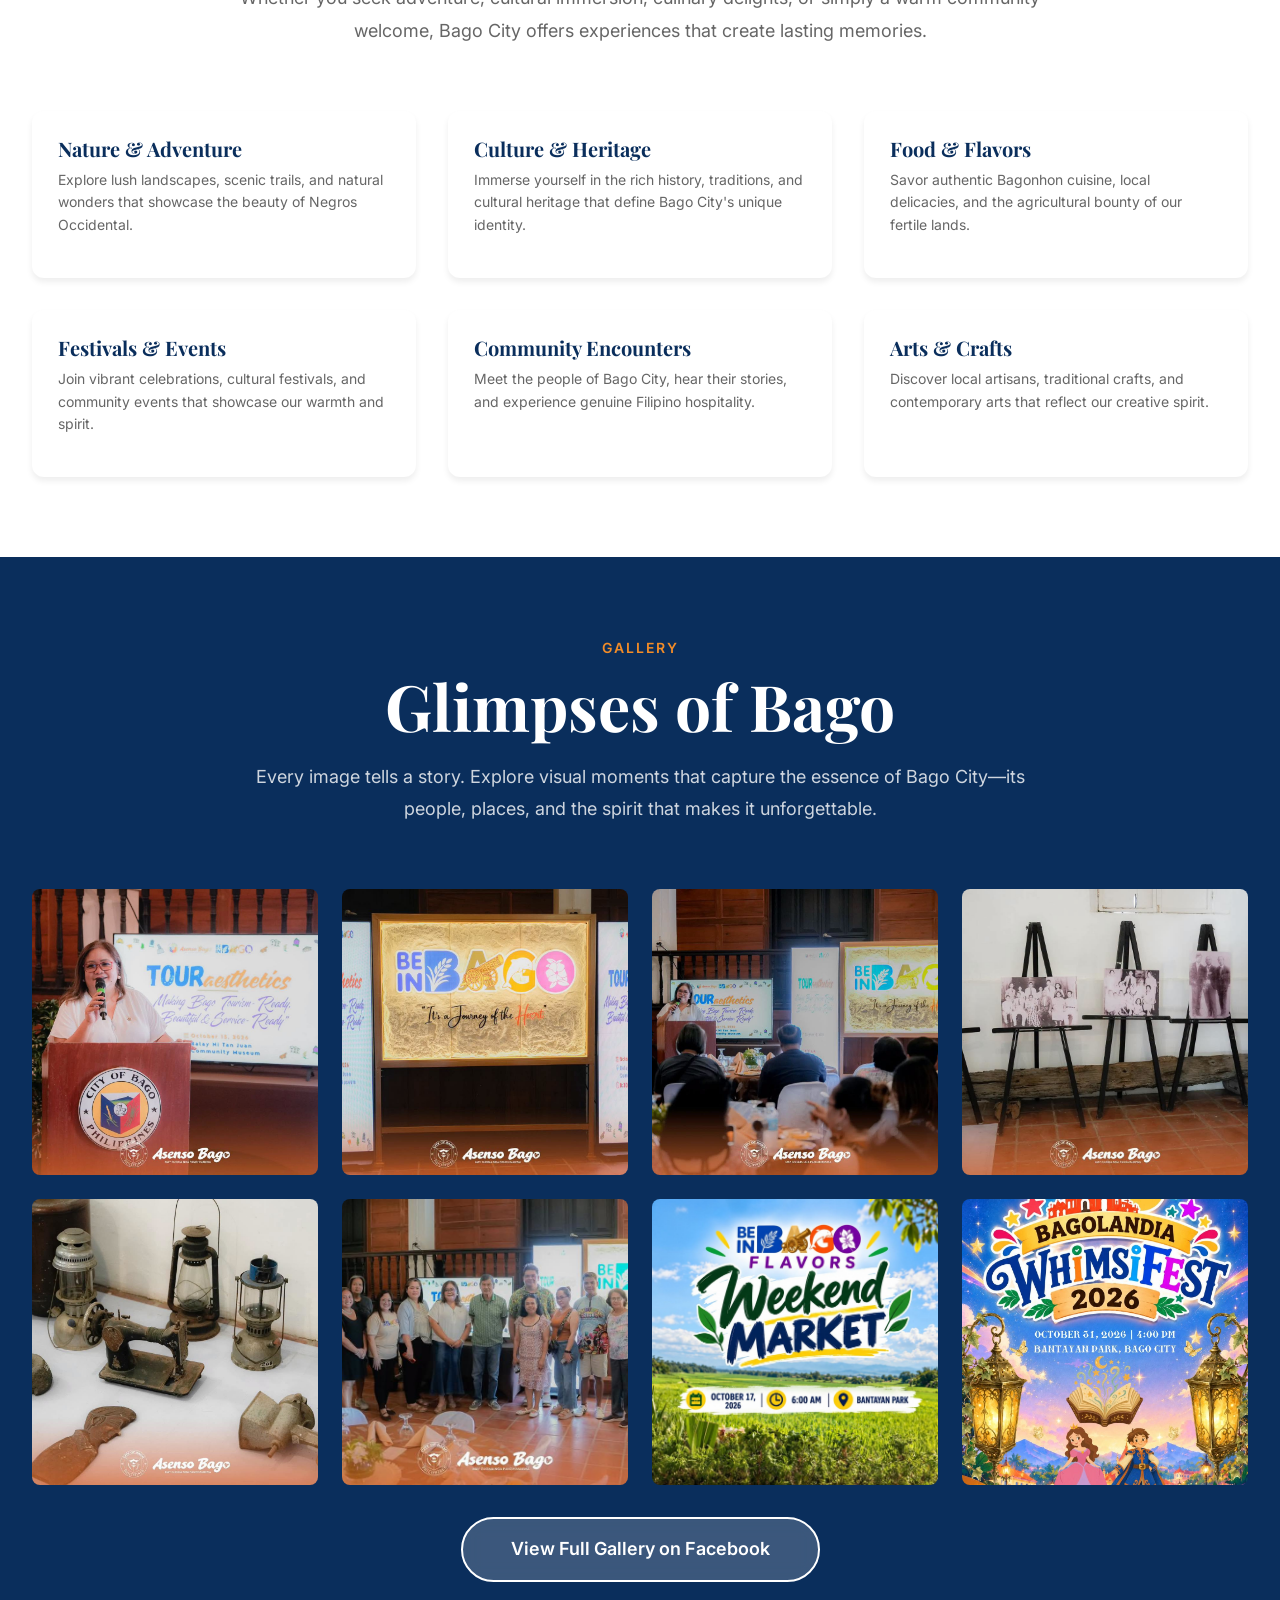
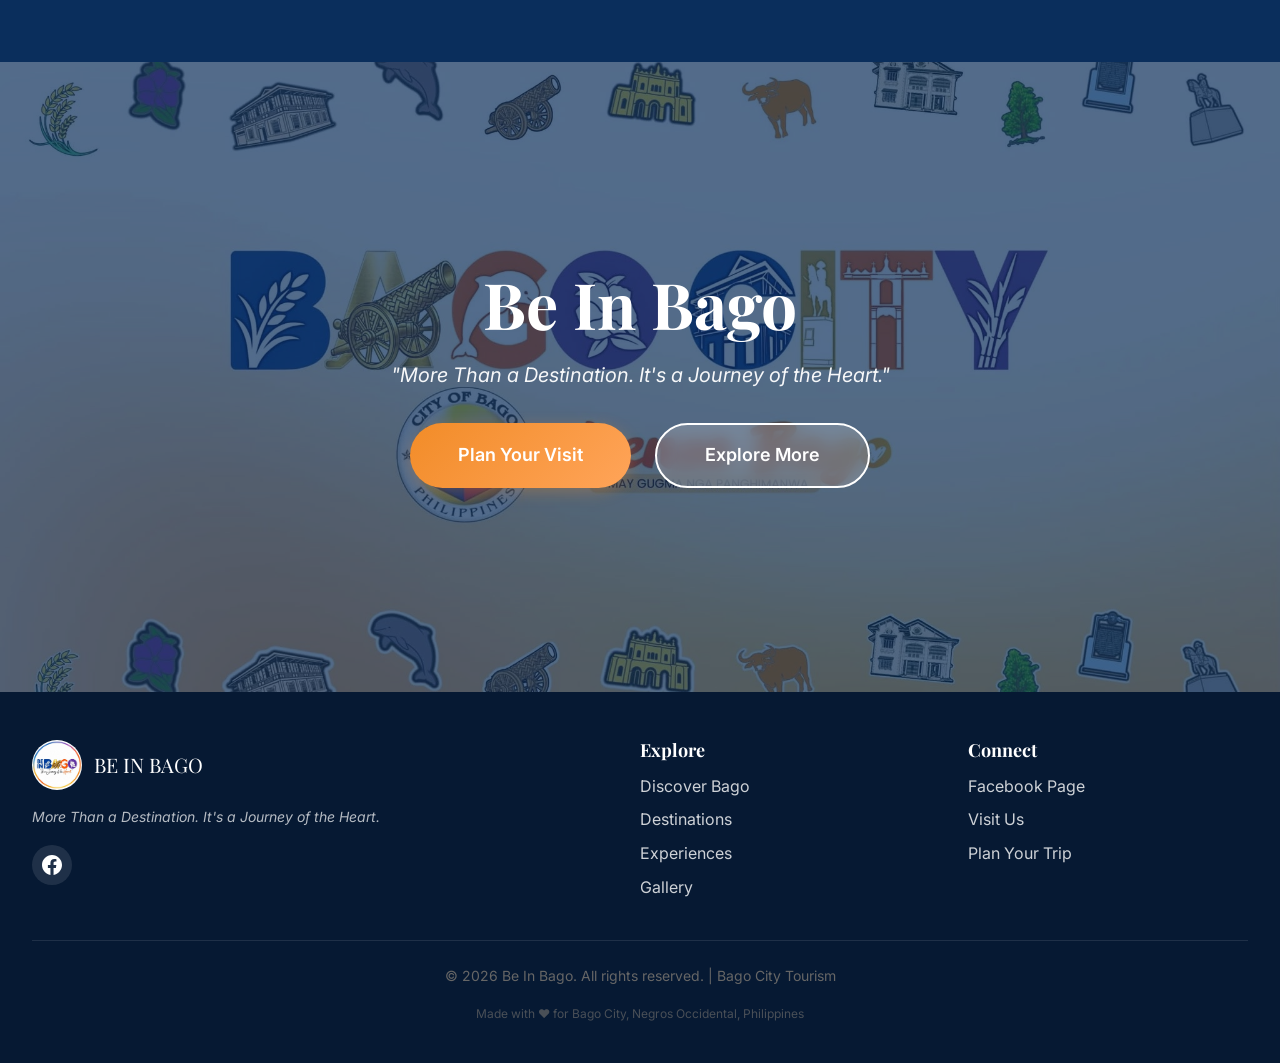
==== commit 261b6f7f: "fix: Update Back to Portal buttons to link to Asenso Bago app" ====
--- a/index.html
+++ b/index.html
@@ -58,7 +58,7 @@
           <li><a href="#experiences" class="nav-link">Experiences</a></li>
           <li><a href="#gallery" class="nav-link">Gallery</a></li>
           <li><a href="https://www.facebook.com/profile.php?id=61593703577896" target="_blank" rel="noopener" class="nav-link">Visit Us</a></li>
-          <li><a href="https://lgu-bago-portal.vercel.app" class="nav-link nav-link-portal" style="background: var(--orange-primary); color: white; padding: 8px 16px; border-radius: 20px;">← Back to Portal</a></li>
+          <li><a href="https://asenso-bago.vercel.app" class="nav-link nav-link-portal" style="background: var(--orange-primary); color: white; padding: 8px 16px; border-radius: 20px;">← Back to App</a></li>
         </ul>
       </nav>
       
@@ -79,7 +79,7 @@
         <li><a href="#experiences" class="nav-link">Experiences</a></li>
         <li><a href="#gallery" class="nav-link">Gallery</a></li>
         <li><a href="https://www.facebook.com/profile.php?id=61593703577896" target="_blank" rel="noopener" class="nav-link">Visit Us on Facebook</a></li>
-        <li><a href="https://lgu-bago-portal.vercel.app" class="nav-link" style="background: var(--orange-primary); color: white; padding: 12px 16px; border-radius: 8px; margin-top: 12px; text-align: center;">← Back to Main Portal</a></li>
+        <li><a href="https://asenso-bago.vercel.app" class="nav-link" style="background: var(--orange-primary); color: white; padding: 12px 16px; border-radius: 8px; margin-top: 12px; text-align: center;">← Back to App</a></li>
       </ul>
     </nav>
   </header>
